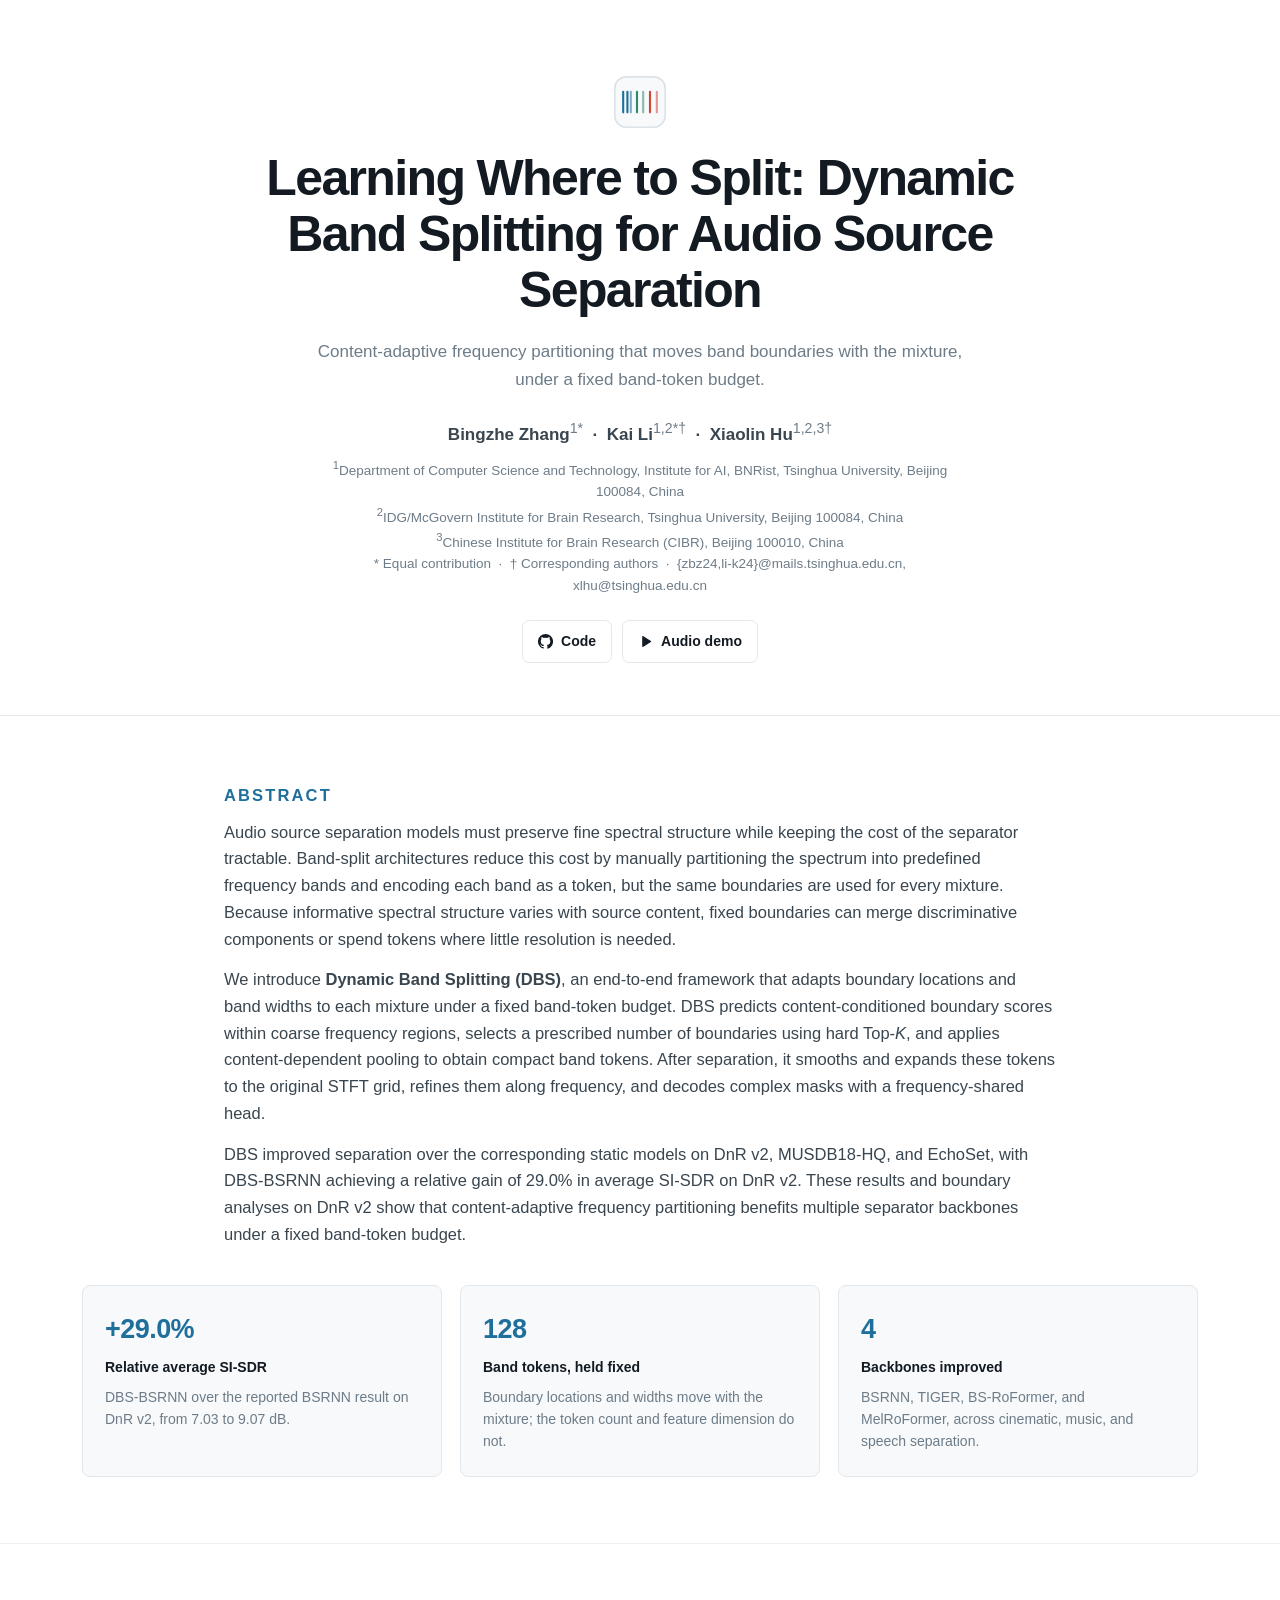
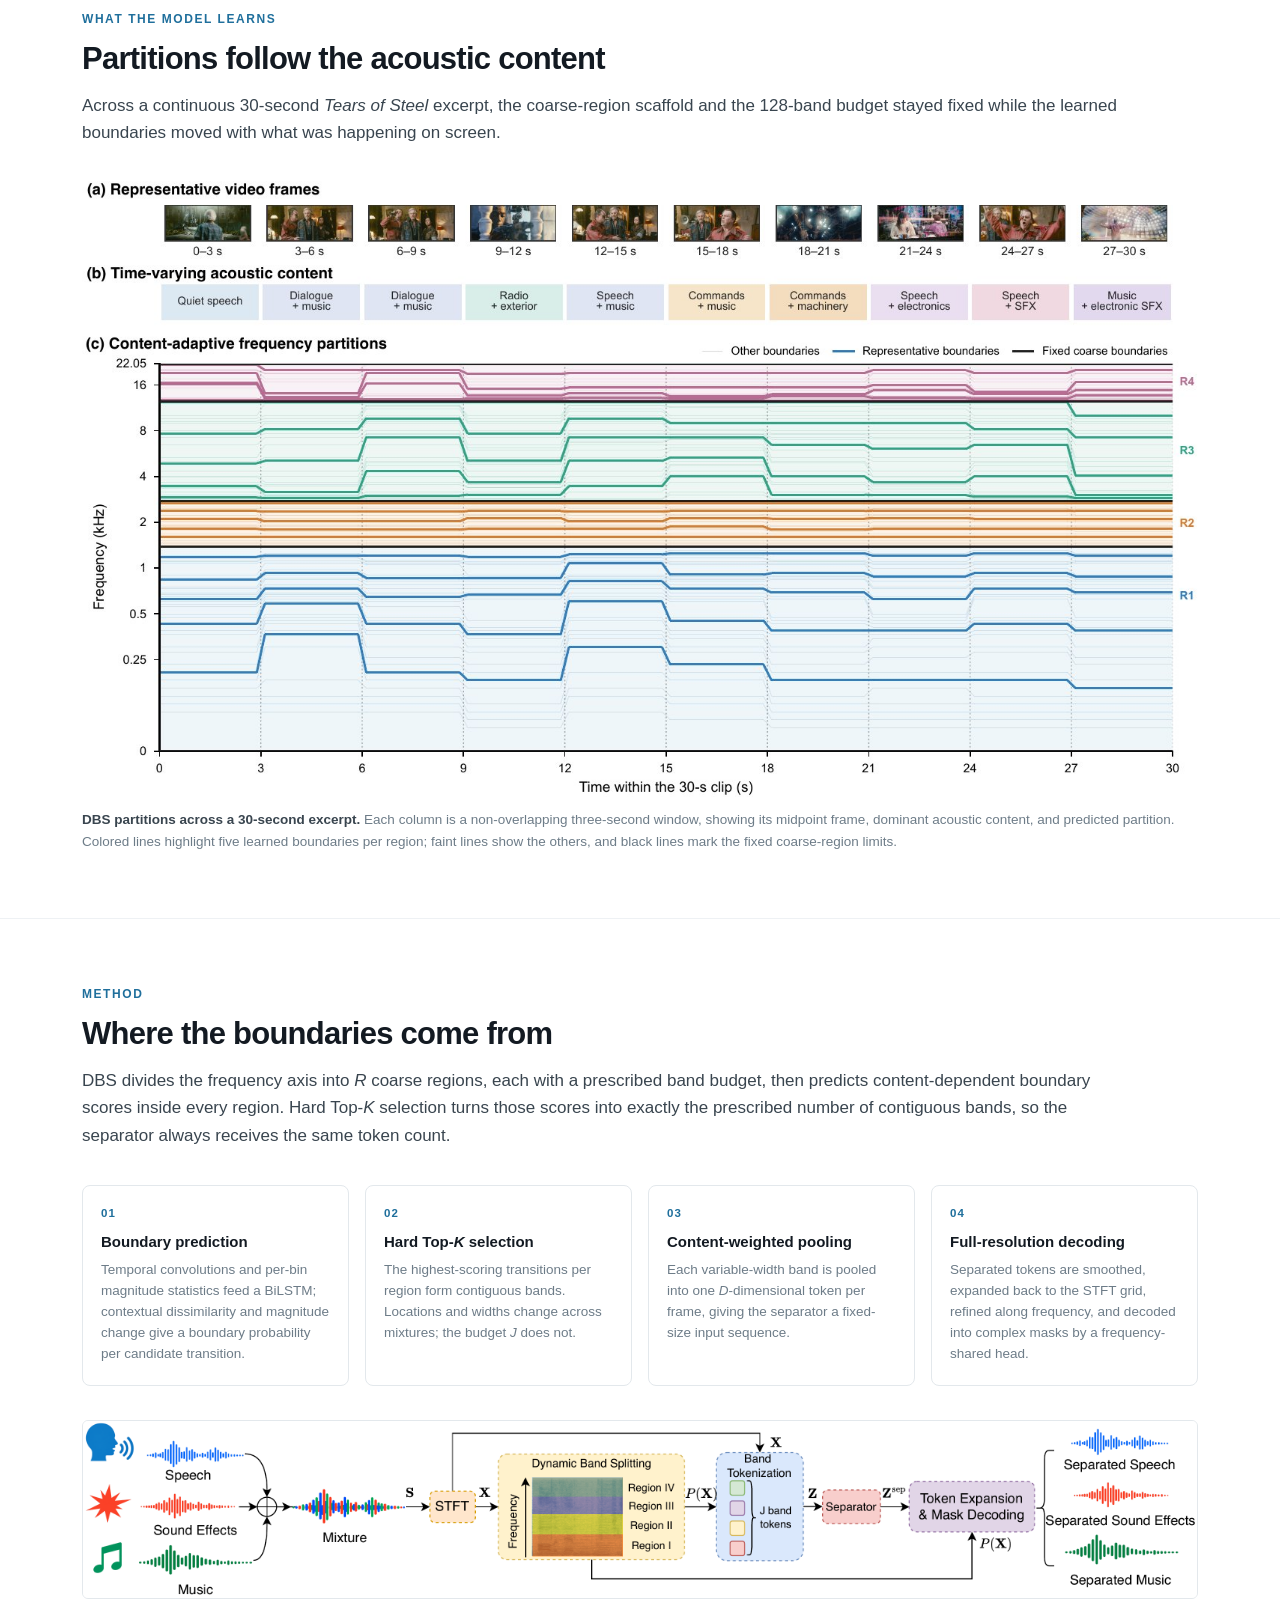
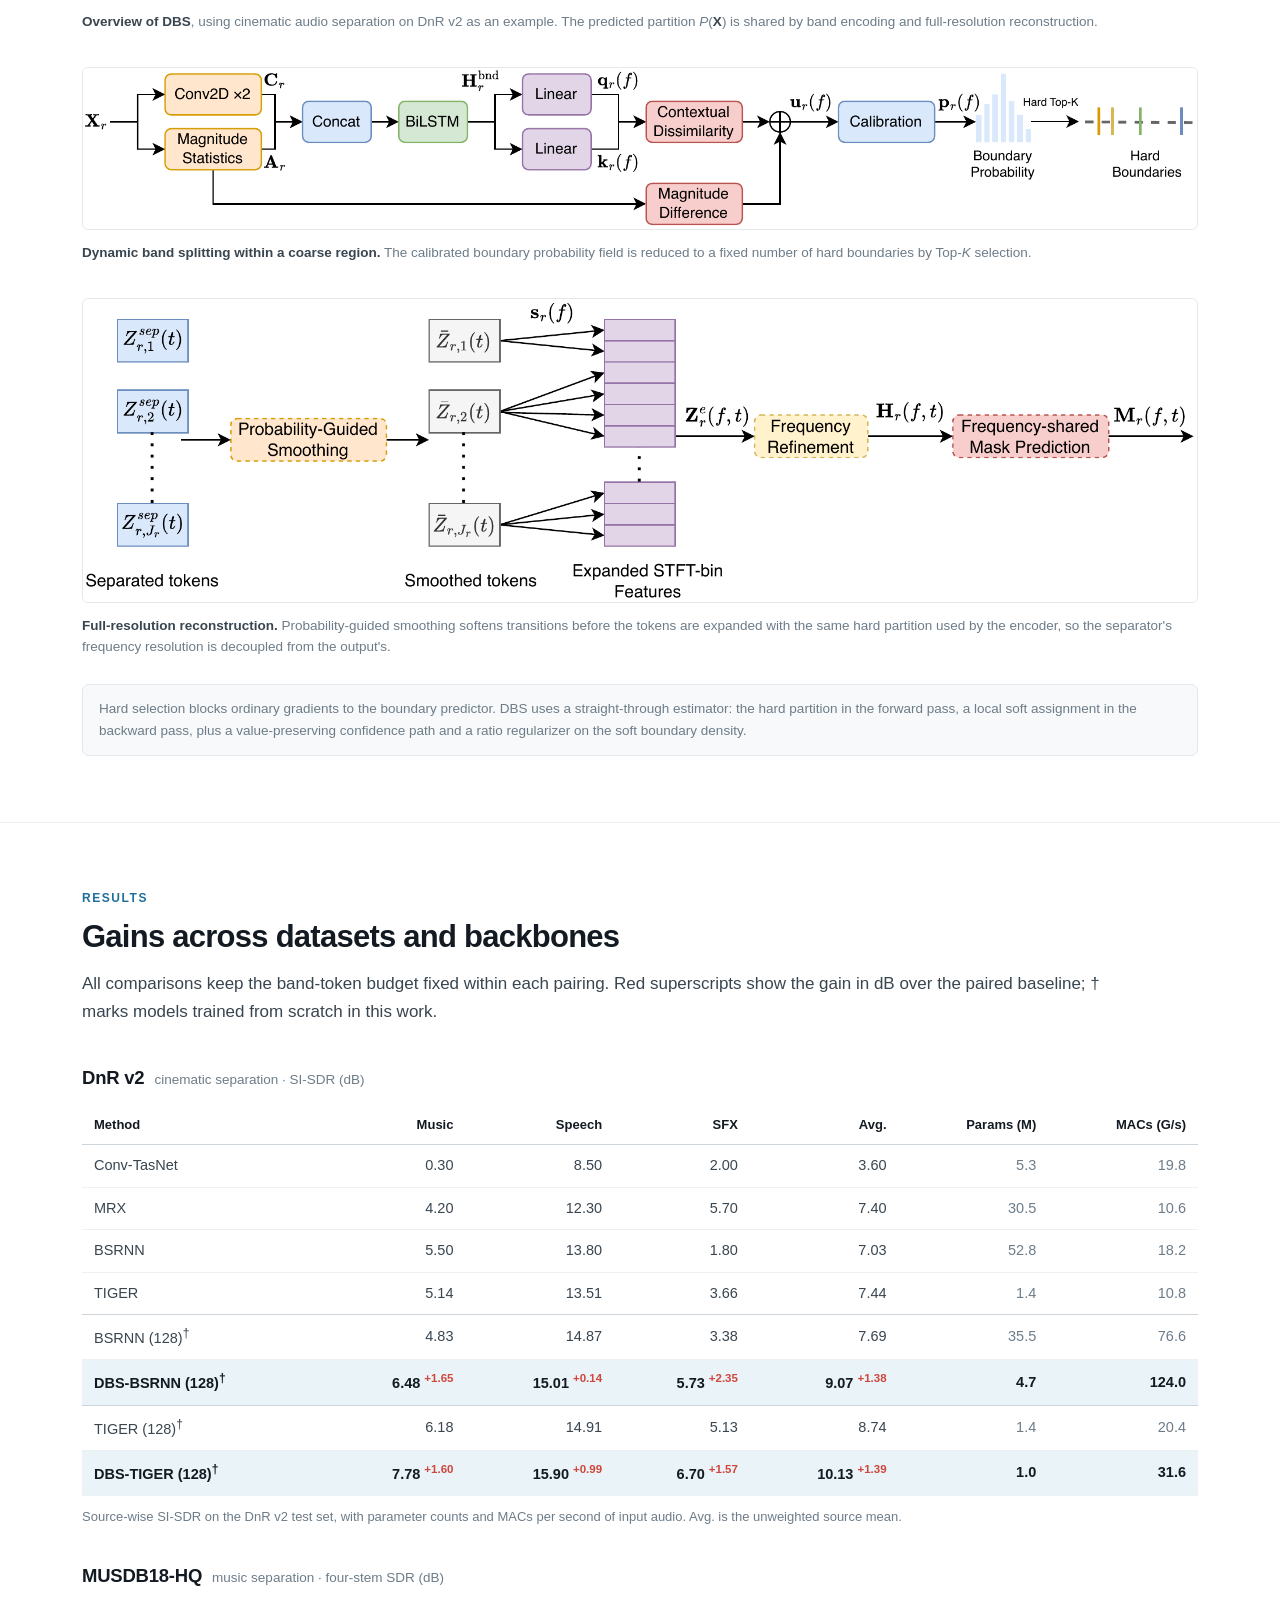
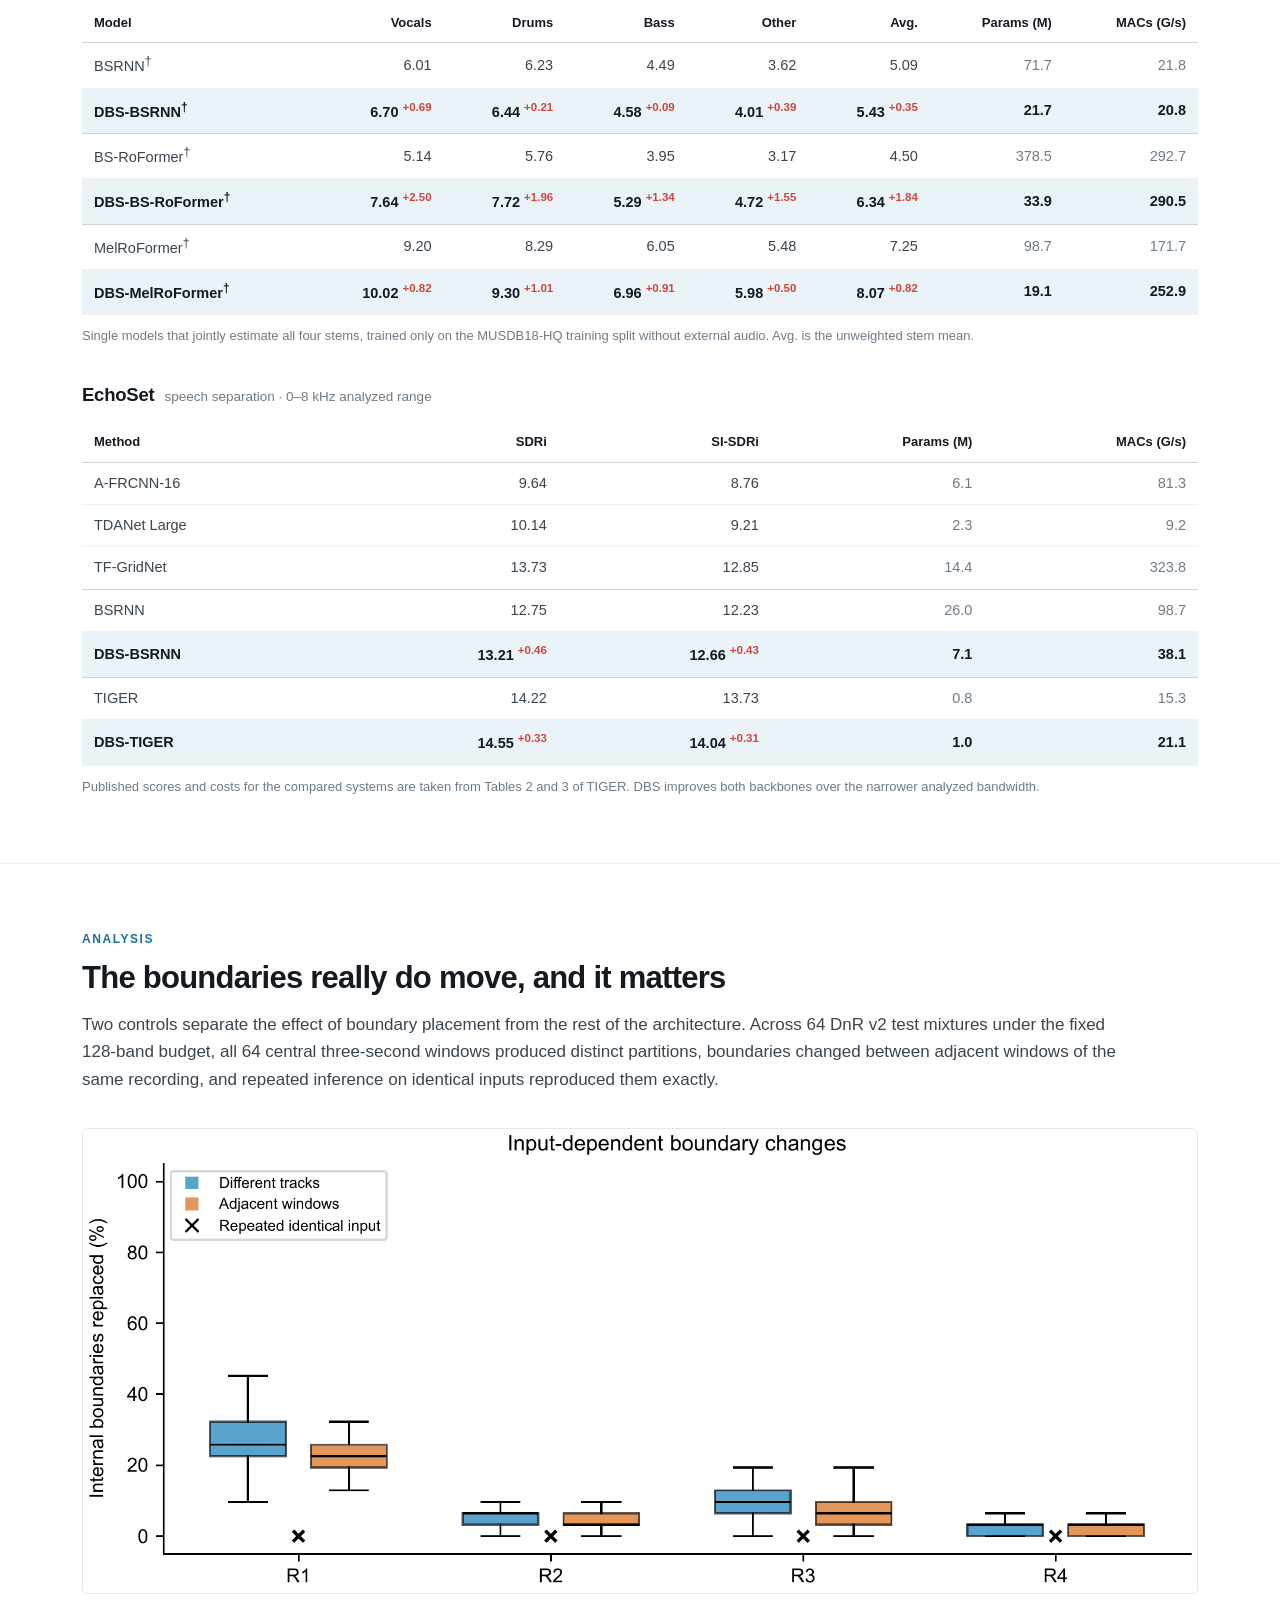
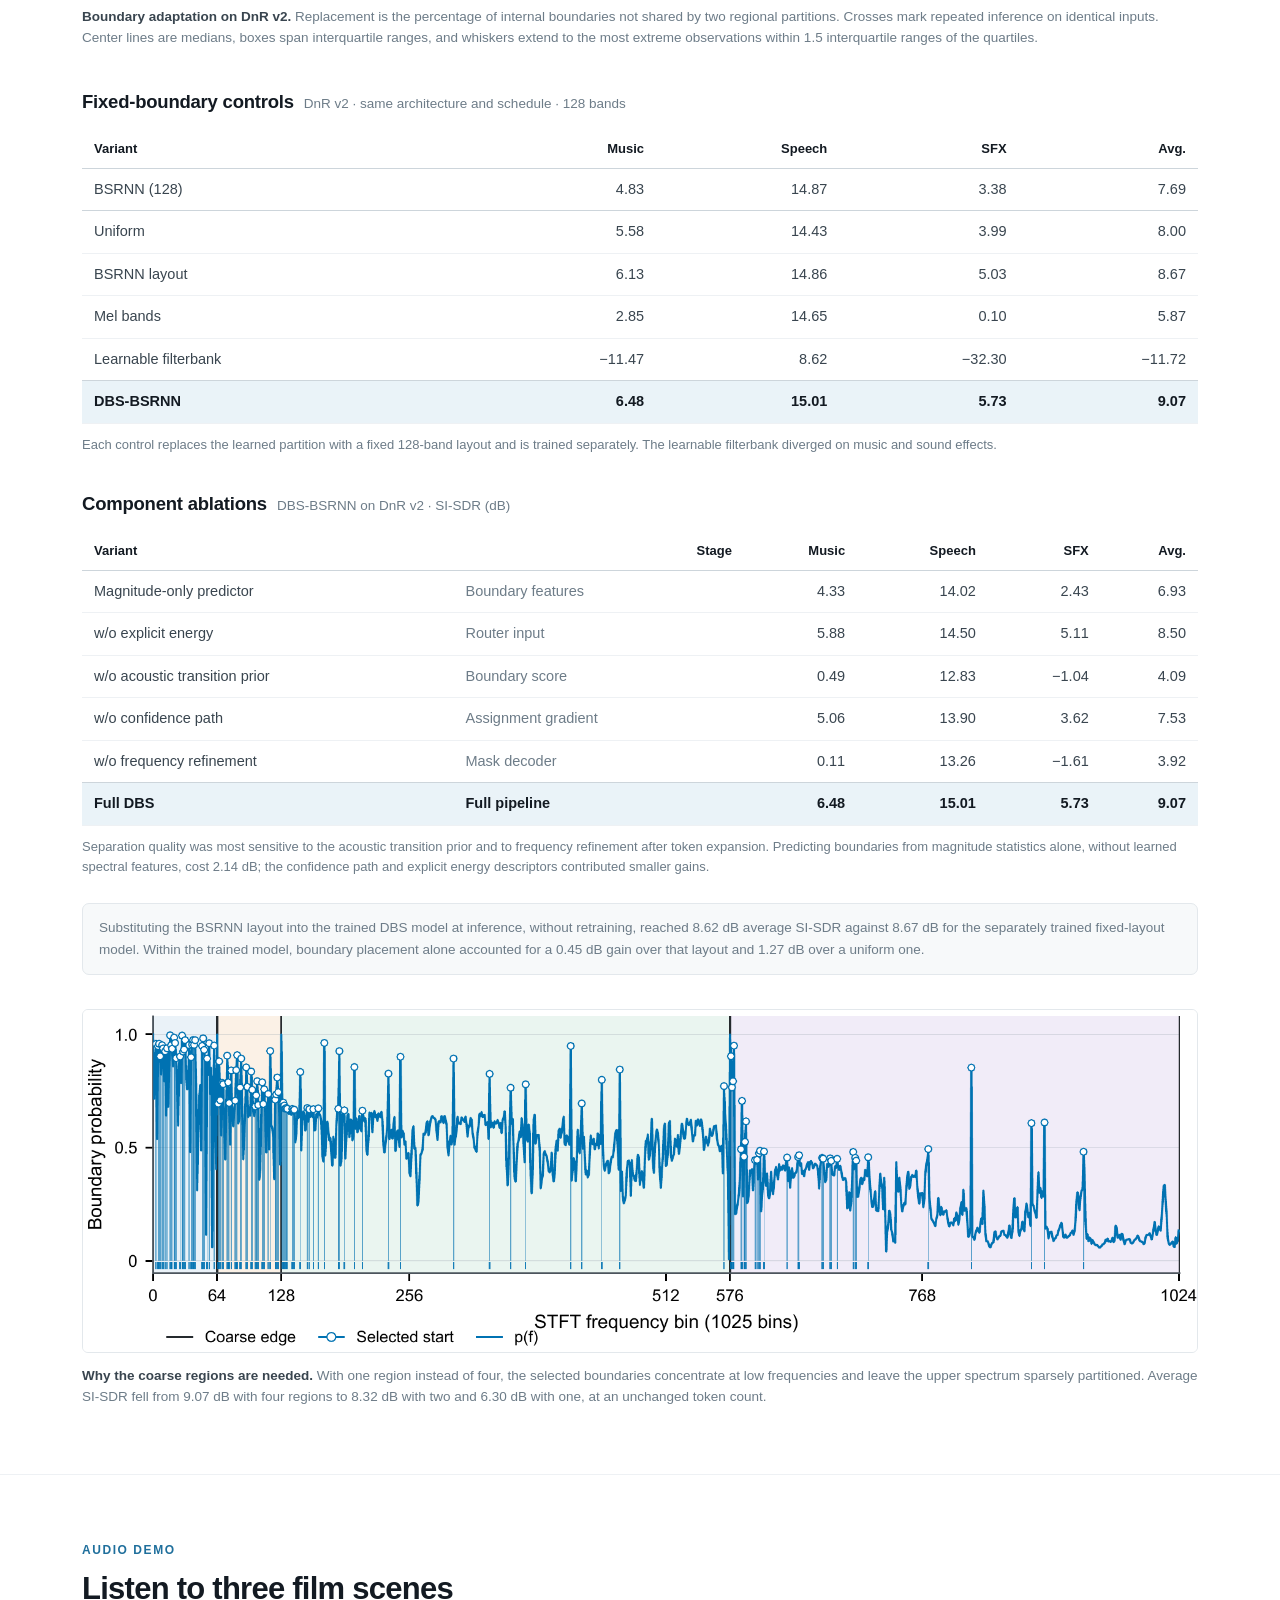
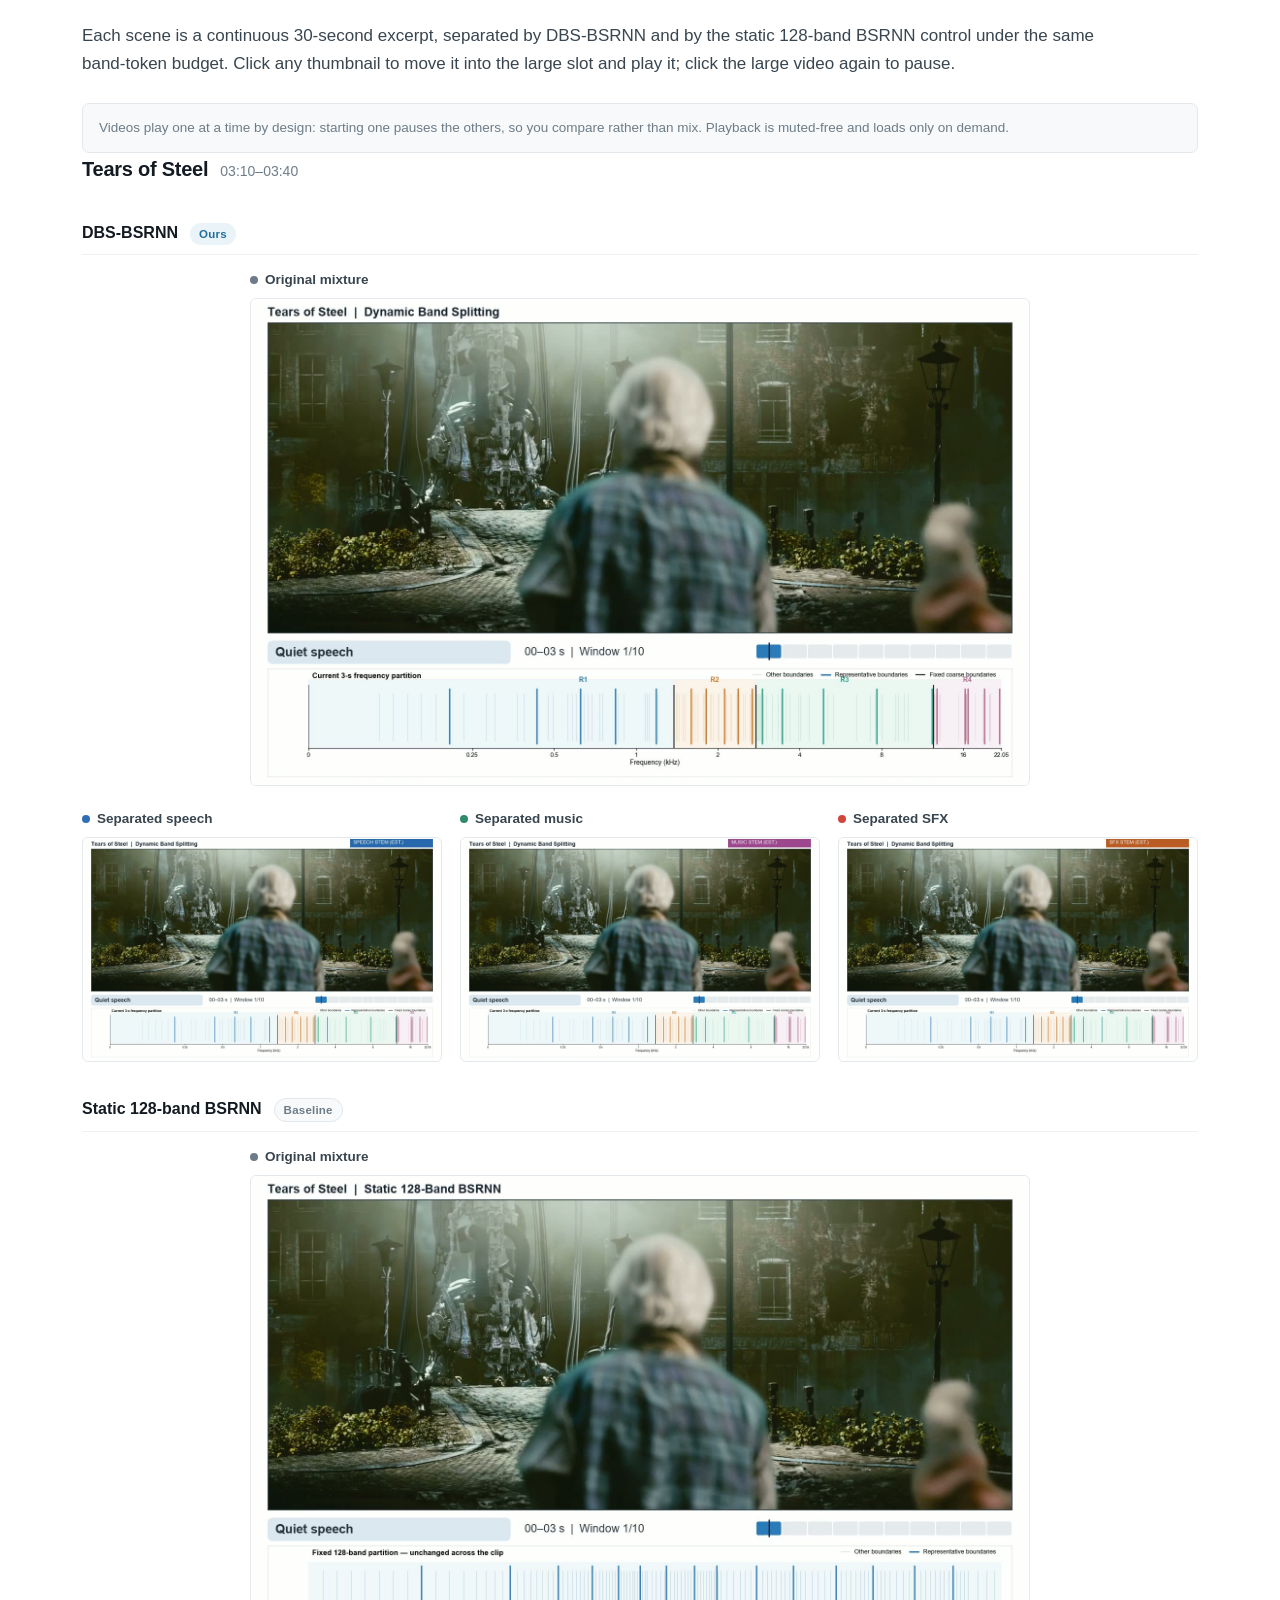
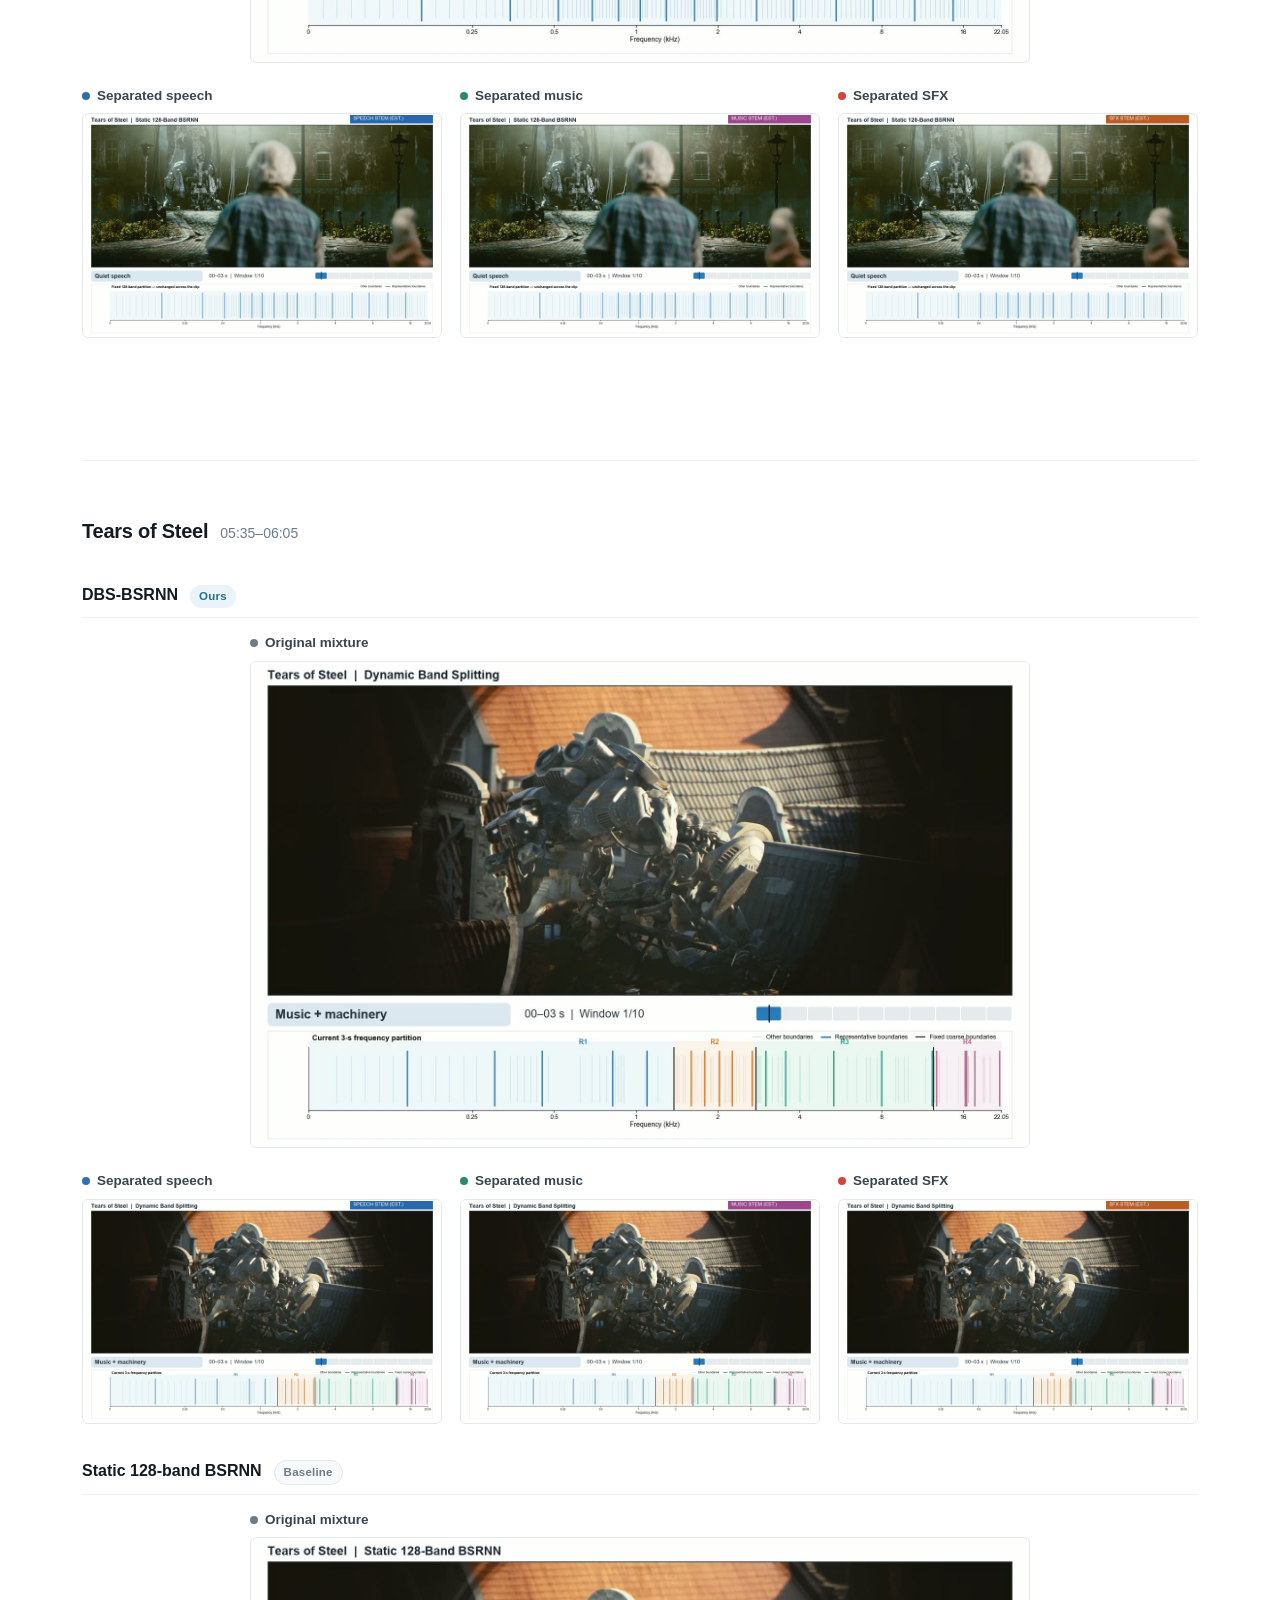
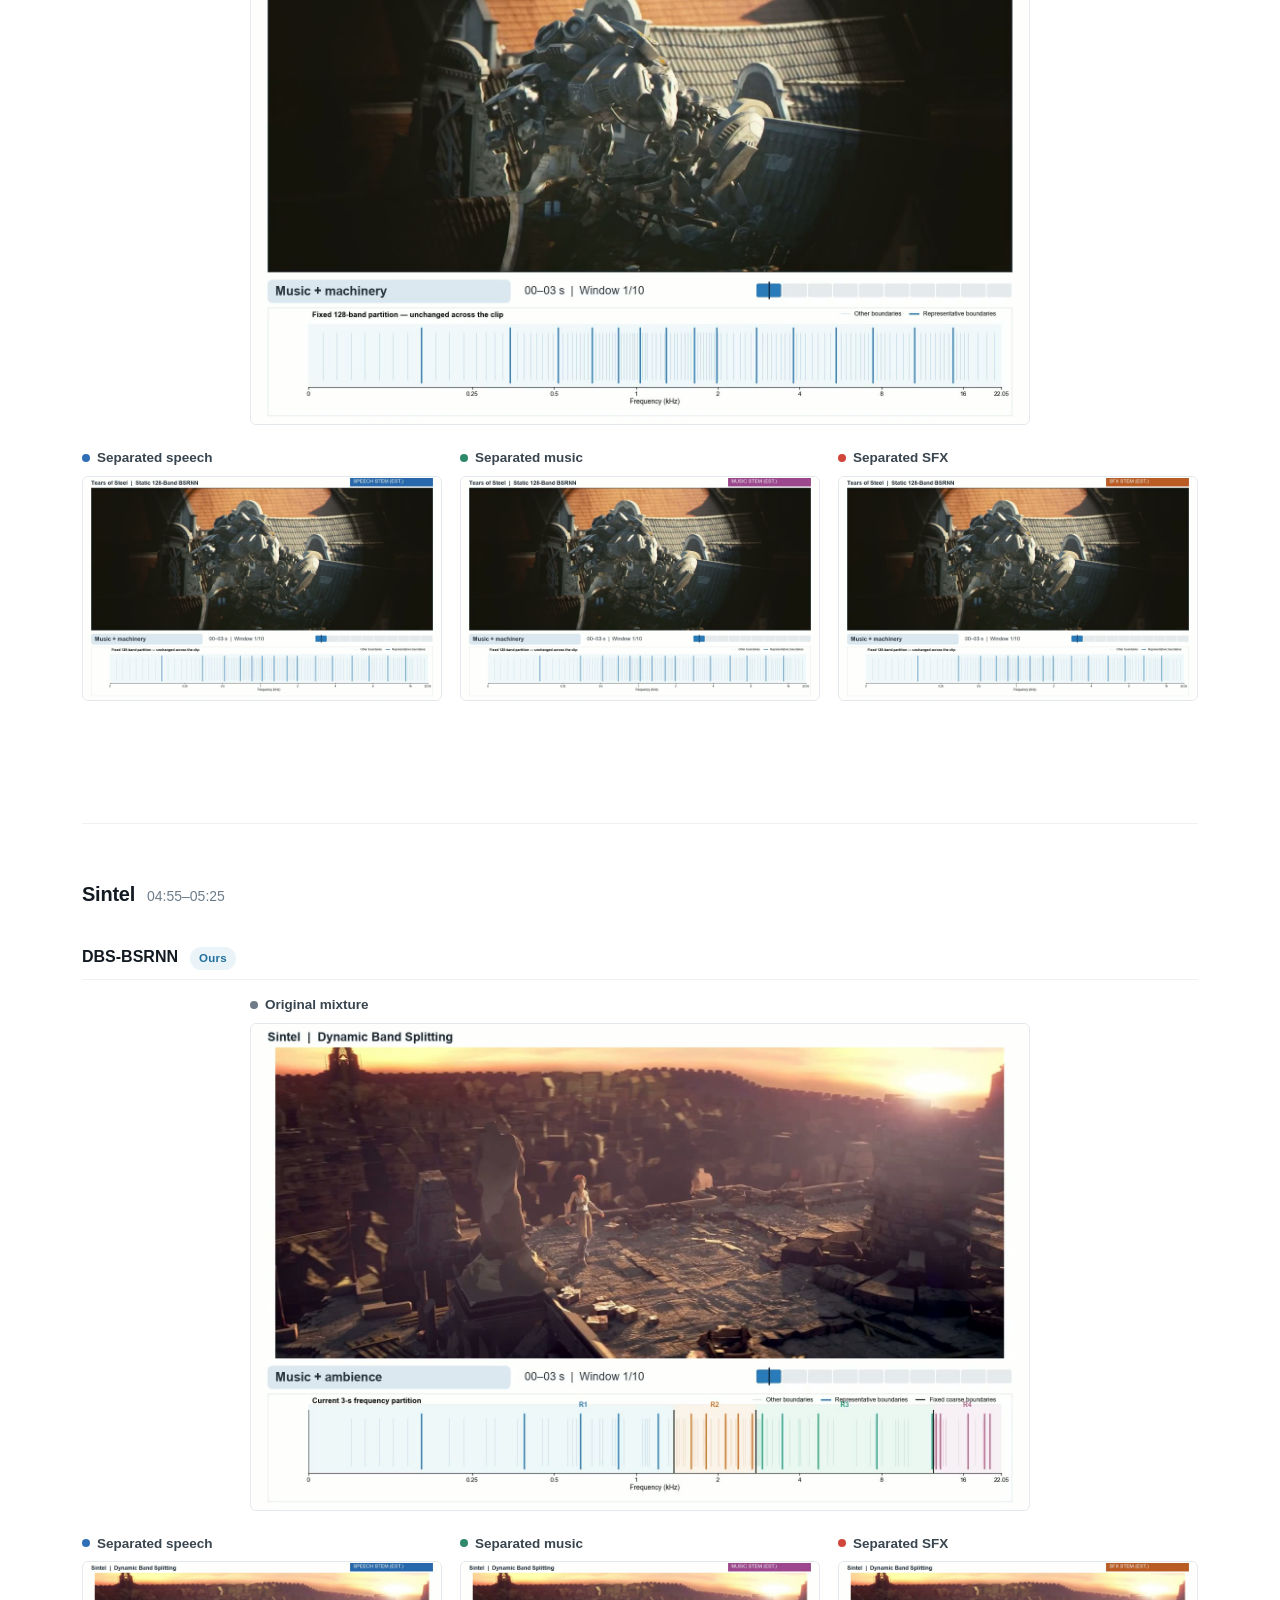
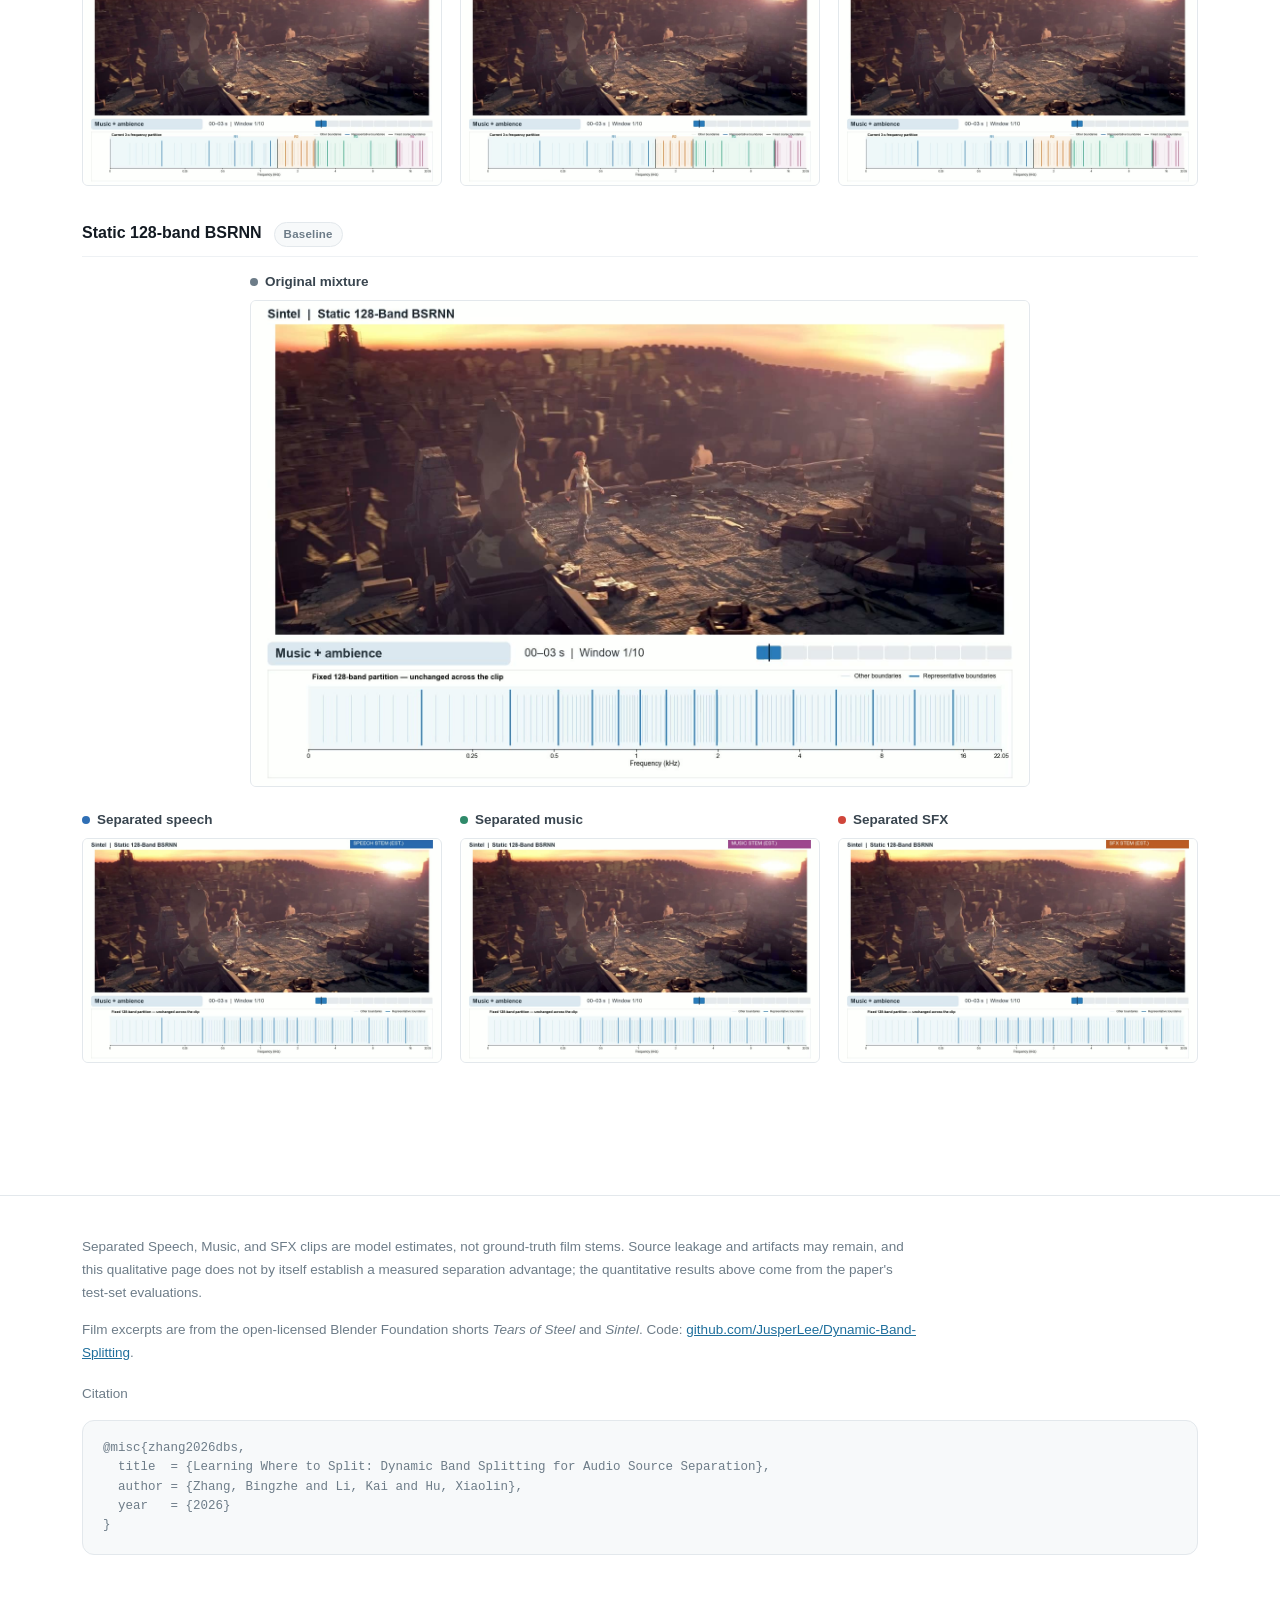
==== project_page/index.html @ 30cd088b "Initial public release" ====
<!doctype html>
<html lang="en">
<head>
<meta charset="utf-8">
<meta name="viewport" content="width=device-width, initial-scale=1">
<meta name="color-scheme" content="light">
<title>Dynamic Band Splitting</title>
<meta name="description" content="Learning Where to Split: Dynamic Band Splitting for Audio Source Separation — audio demo page.">
<style>
:root{
  --ink:#131a22; --body:#39454f; --muted:#6d7c88; --line:#e3e8ec; --line-soft:#eef1f4;
  --bg:#fff; --surface:#f7f9fa; --accent:#1f6f9c; --accent-soft:#eaf3f8;
  --speech:#2f6fb5; --sfx:#d0463b; --music:#2f8a6a;
  --maxw:1180px;
}
*{box-sizing:border-box}
html{scroll-behavior:smooth}
body{margin:0;background:var(--bg);color:var(--body);
  font:16px/1.62 -apple-system,BlinkMacSystemFont,"Segoe UI","Helvetica Neue",Arial,sans-serif;
  -webkit-font-smoothing:antialiased}
img{display:block;max-width:100%;height:auto}
a{color:var(--accent)}
.wrap{max-width:var(--maxw);margin:0 auto;padding:0 32px}

/* ---------- header ---------- */
.hero{padding:76px 0 52px;text-align:center;border-bottom:1px solid var(--line)}
.logo{display:block;width:52px;height:52px;margin:0 auto 22px}
.links{margin-top:24px;display:flex;justify-content:center;gap:10px;flex-wrap:wrap}
.btn{display:inline-flex;align-items:center;gap:8px;padding:9px 15px;background:#fff;
  border:1px solid var(--line);border-radius:7px;font-size:14px;font-weight:560;
  color:var(--ink);text-decoration:none;transition:border-color .15s,color .15s}
.btn:hover{border-color:var(--accent);color:var(--accent)}
.btn svg{width:15px;height:15px;fill:currentColor;flex:none}
.venue{margin:0 0 22px;font-size:12.5px;font-weight:700;letter-spacing:.14em;
  text-transform:uppercase;color:var(--muted)}
h1{margin:0 auto;max-width:15em;font-size:clamp(30px,4.1vw,50px);line-height:1.12;
  font-weight:750;letter-spacing:-.033em;color:var(--ink)}
.hero .sub{margin:20px auto 0;max-width:40em;font-size:17px;color:var(--muted)}
.authors{margin:30px 0 0;font-size:15.5px;color:var(--body)}
.affil{margin:8px 0 0;font-size:13.5px;color:var(--muted);line-height:1.7}
.authors{margin:24px 0 0;font-size:17px;font-weight:600}
.authors sup,.affil sup{font-weight:500;color:var(--muted)}
.affil{margin:8px auto 0;max-width:46em;font-size:13.5px;color:var(--muted);line-height:1.6}
.bibtex{margin:0;padding:18px 20px;overflow-x:auto;background:var(--surface);border:1px solid var(--line);
  border-radius:12px;font-size:12.5px;line-height:1.55}

/* ---------- shared blocks ---------- */
section{padding:66px 0}
section + section{border-top:1px solid var(--line-soft)}
.eyebrow{margin:0 0 10px;font-size:12px;font-weight:700;letter-spacing:.13em;
  text-transform:uppercase;color:var(--accent)}
h2{margin:0 0 14px;font-size:clamp(23px,2.5vw,31px);line-height:1.22;
  font-weight:700;letter-spacing:-.024em;color:var(--ink)}
h3{margin:0 0 12px;font-size:18.5px;font-weight:670;letter-spacing:-.012em;color:var(--ink)}
.lede{margin:0;max-width:62em;font-size:17px}
p{margin:0 0 14px}
p:last-child{margin-bottom:0}
.center{text-align:center}
.center h2, .center .eyebrow{text-align:center}
.center .lede{margin-left:auto;margin-right:auto;text-align:center}

figure{margin:34px 0 0}
figure img{width:100%;border:1px solid var(--line);border-radius:6px;background:#fff}
figure img.bare{border:0;border-radius:0}
figcaption{margin-top:12px;font-size:13.5px;line-height:1.6;color:var(--muted)}
figcaption b{color:var(--body);font-weight:650}

.abstract{max-width:52em;margin:0 auto}
.abstract p{font-size:16.5px}

/* ---------- highlight cards ---------- */
.cards{display:grid;grid-template-columns:repeat(3,minmax(0,1fr));gap:18px;margin-top:38px}
.card{padding:22px 22px 24px;background:var(--surface);border:1px solid var(--line);border-radius:8px}
.card .num{font-size:27px;font-weight:720;letter-spacing:-.02em;color:var(--accent);
  font-variant-numeric:tabular-nums}
.card .lbl{margin-top:4px;font-size:14px;font-weight:650;color:var(--ink)}
.card p{margin:8px 0 0;font-size:14px;line-height:1.56;color:var(--muted)}

/* ---------- method steps ---------- */
.steps{display:grid;grid-template-columns:repeat(4,minmax(0,1fr));gap:16px;margin-top:36px}
.step{padding:18px 18px 20px;border:1px solid var(--line);border-radius:8px}
.step .k{font-size:11.5px;font-weight:700;letter-spacing:.1em;color:var(--accent)}
.step h4{margin:7px 0 6px;font-size:15px;font-weight:660;color:var(--ink)}
.step p{font-size:13.5px;line-height:1.55;color:var(--muted)}

/* ---------- tables ---------- */
.tables{display:grid;gap:34px;margin-top:38px}
.tbl-head{display:flex;flex-wrap:wrap;align-items:baseline;gap:10px;margin-bottom:12px}
.tbl-head h3{margin:0}
.tbl-head span{font-size:13.5px;color:var(--muted)}
.scroller{overflow-x:auto;-webkit-overflow-scrolling:touch}
table{width:100%;min-width:560px;border-collapse:collapse;font-size:14.5px;
  font-variant-numeric:tabular-nums}
caption{caption-side:bottom;margin-top:11px;font-size:13px;line-height:1.55;
  color:var(--muted);text-align:left}
th,td{padding:9px 12px;text-align:right;border-bottom:1px solid var(--line-soft)}
th:first-child,td:first-child{text-align:left;white-space:nowrap}
thead th{border-bottom:1.5px solid #cdd5db;font-size:13px;font-weight:680;color:var(--ink)}
tbody tr.ours{background:var(--accent-soft)}
tbody tr.ours td{font-weight:650;color:var(--ink)}
tbody tr.group-end td{border-bottom:1.5px solid #cdd5db}
.gain{margin-left:4px;font-size:11.5px;font-weight:700;color:var(--sfx);vertical-align:super}
td.dim{color:var(--muted);font-weight:400}

/* ---------- demo ---------- */
.scene{padding-top:54px}
.scene:first-of-type{padding-top:0}
.scene + .scene{margin-top:56px;border-top:1px solid var(--line-soft)}
.scene-head{display:flex;flex-wrap:wrap;align-items:baseline;gap:6px 12px;margin-bottom:24px}
.scene-head h3{margin:0;font-size:20px}
.scene-head .time{font-size:14px;color:var(--muted);font-variant-numeric:tabular-nums}
.model{margin-top:34px}
.model-head{display:flex;flex-wrap:wrap;align-items:baseline;gap:8px 12px;margin-bottom:14px;
  padding-bottom:9px;border-bottom:1px solid var(--line-soft)}
.model-head h4{margin:0;font-size:16px;font-weight:670;color:var(--ink)}
.tag{padding:2px 9px;border-radius:999px;font-size:11.5px;font-weight:700;letter-spacing:.02em}
.tag.ours{background:var(--accent-soft);color:var(--accent)}
.tag.base{background:var(--surface);color:var(--muted);border:1px solid var(--line)}
.stage{display:grid;grid-template-columns:repeat(3,minmax(0,1fr));gap:18px;align-items:start}
.clip{margin:0;min-width:0}
.clip.is-featured{grid-column:1/-1;grid-row:1;width:100%;max-width:780px;margin:0 auto 4px}
.clip:not(.is-featured){grid-row:2}
.clip:not(.is-featured) video{cursor:zoom-in}
.clip:not(.is-featured):hover video{border-color:var(--accent-soft)}
.clip .label{display:flex;align-items:center;gap:7px;margin-bottom:7px;
  font-size:13.5px;font-weight:650;color:var(--body)}
.clip .dot{width:8px;height:8px;border-radius:50%;flex:none;background:var(--muted)}
.clip.speech .dot{background:var(--speech)}
.clip.sfx .dot{background:var(--sfx)}
.clip.music .dot{background:var(--music)}
.clip.is-playing .label{color:var(--accent)}
video{display:block;width:100%;aspect-ratio:8/5;object-fit:contain;
  background:#fff;border:1px solid var(--line);border-radius:6px;cursor:pointer}
.clip.is-playing video{border-color:var(--accent)}
video:focus-visible{outline:3px solid var(--accent);outline-offset:3px}
.hint{margin:26px 0 0;padding:13px 16px;background:var(--surface);
  border:1px solid var(--line);border-radius:7px;font-size:13.5px;color:var(--muted)}

footer{padding:40px 0 56px;border-top:1px solid var(--line);
  font-size:13.5px;line-height:1.7;color:var(--muted)}
footer p{max-width:62em}

@media (max-width:900px){
  .cards,.steps{grid-template-columns:repeat(2,minmax(0,1fr))}
}
@media (max-width:680px){
  .wrap{padding:0 18px}
  .hero{padding:52px 0 36px}
  section{padding:44px 0}
  .cards,.steps,.grid3{grid-template-columns:1fr}
  .scene + .scene{margin-top:40px}
  .stage{grid-template-columns:1fr}
  .clip.is-featured,.clip:not(.is-featured){grid-column:1;grid-row:auto}
}
</style>
</head>
<body>

<header class="hero">
  <div class="wrap">
    <img class="logo" src="figures/logo.svg" alt="DBS logo">
    <h1>Learning Where to Split: Dynamic Band Splitting for Audio Source Separation</h1>
    <p class="sub">Content-adaptive frequency partitioning that moves band boundaries with the mixture, under a fixed band-token budget.</p>
    <p class="authors">Bingzhe Zhang<sup>1*</sup> &nbsp;·&nbsp; Kai Li<sup>1,2*†</sup> &nbsp;·&nbsp; Xiaolin Hu<sup>1,2,3†</sup></p>
    <p class="affil"><sup>1</sup>Department of Computer Science and Technology, Institute for AI, BNRist, Tsinghua University, Beijing 100084, China<br>
      <sup>2</sup>IDG/McGovern Institute for Brain Research, Tsinghua University, Beijing 100084, China<br>
      <sup>3</sup>Chinese Institute for Brain Research (CIBR), Beijing 100010, China<br>
      * Equal contribution &nbsp;·&nbsp; † Corresponding authors &nbsp;·&nbsp; {zbz24,li-k24}@mails.tsinghua.edu.cn, xlhu@tsinghua.edu.cn</p>
    <div class="links">
      <a class="btn" href="https://github.com/JusperLee/Dynamic-Band-Splitting" target="_blank" rel="noopener">
        <svg viewBox="0 0 16 16" aria-hidden="true"><path d="M8 0a8 8 0 0 0-2.53 15.59c.4.07.55-.17.55-.38v-1.34c-2.23.48-2.7-1.07-2.7-1.07-.36-.93-.89-1.18-.89-1.18-.73-.5.05-.49.05-.49.8.06 1.23.83 1.23.83.72 1.23 1.88.88 2.34.67.07-.52.28-.88.51-1.08-1.78-.2-3.64-.89-3.64-3.95 0-.87.31-1.59.82-2.15-.08-.2-.36-1.02.08-2.12 0 0 .67-.21 2.2.82a7.6 7.6 0 0 1 4 0c1.53-1.03 2.2-.82 2.2-.82.44 1.1.16 1.92.08 2.12.51.56.82 1.28.82 2.15 0 3.07-1.87 3.75-3.65 3.95.29.25.54.73.54 1.48v2.19c0 .21.14.46.55.38A8 8 0 0 0 8 0Z"/></svg>
        Code
      </a>
      <a class="btn" href="#demo">
        <svg viewBox="0 0 16 16" aria-hidden="true"><path d="M4.5 2.7v10.6c0 .43.47.7.84.48l8.4-5.3a.56.56 0 0 0 0-.96l-8.4-5.3a.56.56 0 0 0-.84.48Z"/></svg>
        Audio demo
      </a>
    </div>
  </div>
</header>

<main>
<section id="abstract">
  <div class="wrap">
    <div class="abstract">
      <p class="eyebrow">Abstract</p>
      <p>Audio source separation models must preserve fine spectral structure while keeping the cost of the separator tractable. Band-split architectures reduce this cost by manually partitioning the spectrum into predefined frequency bands and encoding each band as a token, but the same boundaries are used for every mixture. Because informative spectral structure varies with source content, fixed boundaries can merge discriminative components or spend tokens where little resolution is needed.</p>
      <p>We introduce <b>Dynamic Band Splitting (DBS)</b>, an end-to-end framework that adapts boundary locations and band widths to each mixture under a fixed band-token budget. DBS predicts content-conditioned boundary scores within coarse frequency regions, selects a prescribed number of boundaries using hard Top-<i>K</i>, and applies content-dependent pooling to obtain compact band tokens. After separation, it smooths and expands these tokens to the original STFT grid, refines them along frequency, and decodes complex masks with a frequency-shared head.</p>
      <p>DBS improved separation over the corresponding static models on DnR v2, MUSDB18-HQ, and EchoSet, with DBS-BSRNN achieving a relative gain of 29.0% in average SI-SDR on DnR v2. These results and boundary analyses on DnR v2 show that content-adaptive frequency partitioning benefits multiple separator backbones under a fixed band-token budget.</p>
    </div>

    <div class="cards">
      <div class="card">
        <div class="num">+29.0%</div>
        <div class="lbl">Relative average SI-SDR</div>
        <p>DBS-BSRNN over the reported BSRNN result on DnR v2, from 7.03 to 9.07 dB.</p>
      </div>
      <div class="card">
        <div class="num">128</div>
        <div class="lbl">Band tokens, held fixed</div>
        <p>Boundary locations and widths move with the mixture; the token count and feature dimension do not.</p>
      </div>
      <div class="card">
        <div class="num">4</div>
        <div class="lbl">Backbones improved</div>
        <p>BSRNN, TIGER, BS-RoFormer, and MelRoFormer, across cinematic, music, and speech separation.</p>
      </div>
    </div>
  </div>
</section>

<section id="teaser">
  <div class="wrap">
    <p class="eyebrow">What the model learns</p>
    <h2>Partitions follow the acoustic content</h2>
    <p class="lede">Across a continuous 30-second <i>Tears of Steel</i> excerpt, the coarse-region scaffold and the 128-band budget stayed fixed while the learned boundaries moved with what was happening on screen.</p>
    <figure>
      <img src="figures/teaser.jpg" alt="Three-panel figure: representative video frames, time-varying acoustic content labels, and content-adaptive frequency partitions across a 30-second clip" class="bare">
      <figcaption><b>DBS partitions across a 30-second excerpt.</b> Each column is a non-overlapping three-second window, showing its midpoint frame, dominant acoustic content, and predicted partition. Colored lines highlight five learned boundaries per region; faint lines show the others, and black lines mark the fixed coarse-region limits.</figcaption>
    </figure>
  </div>
</section>

<section id="method">
  <div class="wrap">
    <p class="eyebrow">Method</p>
    <h2>Where the boundaries come from</h2>
    <p class="lede">DBS divides the frequency axis into <i>R</i> coarse regions, each with a prescribed band budget, then predicts content-dependent boundary scores inside every region. Hard Top-<i>K</i> selection turns those scores into exactly the prescribed number of contiguous bands, so the separator always receives the same token count.</p>

    <div class="steps">
      <div class="step">
        <div class="k">01</div>
        <h4>Boundary prediction</h4>
        <p>Temporal convolutions and per-bin magnitude statistics feed a BiLSTM; contextual dissimilarity and magnitude change give a boundary probability per candidate transition.</p>
      </div>
      <div class="step">
        <div class="k">02</div>
        <h4>Hard Top-<i>K</i> selection</h4>
        <p>The highest-scoring transitions per region form contiguous bands. Locations and widths change across mixtures; the budget <i>J</i> does not.</p>
      </div>
      <div class="step">
        <div class="k">03</div>
        <h4>Content-weighted pooling</h4>
        <p>Each variable-width band is pooled into one <i>D</i>-dimensional token per frame, giving the separator a fixed-size input sequence.</p>
      </div>
      <div class="step">
        <div class="k">04</div>
        <h4>Full-resolution decoding</h4>
        <p>Separated tokens are smoothed, expanded back to the STFT grid, refined along frequency, and decoded into complex masks by a frequency-shared head.</p>
      </div>
    </div>

    <figure>
      <img src="figures/overall.png" alt="DBS pipeline: mixture, STFT, dynamic band splitting into four regions, band tokenization, separator, token expansion and mask decoding, separated sources">
      <figcaption><b>Overview of DBS</b>, using cinematic audio separation on DnR v2 as an example. The predicted partition <i>P</i>(<b>X</b>) is shared by band encoding and full-resolution reconstruction.</figcaption>
    </figure>

    <figure>
      <img src="figures/bound_predict.png" alt="Boundary predictor: Conv2D and magnitude statistics into BiLSTM, contextual dissimilarity plus magnitude difference, calibration, boundary probability, hard Top-K">
      <figcaption><b>Dynamic band splitting within a coarse region.</b> The calibrated boundary probability field is reduced to a fixed number of hard boundaries by Top-<i>K</i> selection.</figcaption>
    </figure>

    <figure>
      <img src="figures/prob-guide.png" alt="Reconstruction path: separated tokens, probability-guided smoothing, token expansion to STFT bins, frequency refinement, frequency-shared mask prediction">
      <figcaption><b>Full-resolution reconstruction.</b> Probability-guided smoothing softens transitions before the tokens are expanded with the same hard partition used by the encoder, so the separator's frequency resolution is decoupled from the output's.</figcaption>
    </figure>

    <p class="hint">Hard selection blocks ordinary gradients to the boundary predictor. DBS uses a straight-through estimator: the hard partition in the forward pass, a local soft assignment in the backward pass, plus a value-preserving confidence path and a ratio regularizer on the soft boundary density.</p>
  </div>
</section>
<section id="results">
  <div class="wrap">
    <p class="eyebrow">Results</p>
    <h2>Gains across datasets and backbones</h2>
    <p class="lede">All comparisons keep the band-token budget fixed within each pairing. Red superscripts show the gain in dB over the paired baseline; <span style="white-space:nowrap">&dagger;</span> marks models trained from scratch in this work.</p>

    <div class="tables">
      <div>
        <div class="tbl-head"><h3>DnR v2</h3><span>cinematic separation · SI-SDR (dB)</span></div>
        <div class="scroller">
          <table>
            <caption>Source-wise SI-SDR on the DnR v2 test set, with parameter counts and MACs per second of input audio. Avg. is the unweighted source mean.</caption>
            <thead><tr><th>Method</th><th>Music</th><th>Speech</th><th>SFX</th><th>Avg.</th><th>Params (M)</th><th>MACs (G/s)</th></tr></thead>
            <tbody>
              <tr><td>Conv-TasNet</td><td>0.30</td><td>8.50</td><td>2.00</td><td>3.60</td><td class="dim">5.3</td><td class="dim">19.8</td></tr>
              <tr><td>MRX</td><td>4.20</td><td>12.30</td><td>5.70</td><td>7.40</td><td class="dim">30.5</td><td class="dim">10.6</td></tr>
              <tr><td>BSRNN</td><td>5.50</td><td>13.80</td><td>1.80</td><td>7.03</td><td class="dim">52.8</td><td class="dim">18.2</td></tr>
              <tr class="group-end"><td>TIGER</td><td>5.14</td><td>13.51</td><td>3.66</td><td>7.44</td><td class="dim">1.4</td><td class="dim">10.8</td></tr>
              <tr><td>BSRNN (128)<sup>&dagger;</sup></td><td>4.83</td><td>14.87</td><td>3.38</td><td>7.69</td><td class="dim">35.5</td><td class="dim">76.6</td></tr>
              <tr class="ours group-end"><td>DBS-BSRNN (128)<sup>&dagger;</sup></td><td>6.48<span class="gain">+1.65</span></td><td>15.01<span class="gain">+0.14</span></td><td>5.73<span class="gain">+2.35</span></td><td>9.07<span class="gain">+1.38</span></td><td>4.7</td><td>124.0</td></tr>
              <tr><td>TIGER (128)<sup>&dagger;</sup></td><td>6.18</td><td>14.91</td><td>5.13</td><td>8.74</td><td class="dim">1.4</td><td class="dim">20.4</td></tr>
              <tr class="ours"><td>DBS-TIGER (128)<sup>&dagger;</sup></td><td>7.78<span class="gain">+1.60</span></td><td>15.90<span class="gain">+0.99</span></td><td>6.70<span class="gain">+1.57</span></td><td>10.13<span class="gain">+1.39</span></td><td>1.0</td><td>31.6</td></tr>
            </tbody>
          </table>
        </div>
      </div>

      <div>
        <div class="tbl-head"><h3>MUSDB18-HQ</h3><span>music separation · four-stem SDR (dB)</span></div>
        <div class="scroller">
          <table>
            <caption>Single models that jointly estimate all four stems, trained only on the MUSDB18-HQ training split without external audio. Avg. is the unweighted stem mean.</caption>
            <thead><tr><th>Model</th><th>Vocals</th><th>Drums</th><th>Bass</th><th>Other</th><th>Avg.</th><th>Params (M)</th><th>MACs (G/s)</th></tr></thead>
            <tbody>
              <tr><td>BSRNN<sup>&dagger;</sup></td><td>6.01</td><td>6.23</td><td>4.49</td><td>3.62</td><td>5.09</td><td class="dim">71.7</td><td class="dim">21.8</td></tr>
              <tr class="ours group-end"><td>DBS-BSRNN<sup>&dagger;</sup></td><td>6.70<span class="gain">+0.69</span></td><td>6.44<span class="gain">+0.21</span></td><td>4.58<span class="gain">+0.09</span></td><td>4.01<span class="gain">+0.39</span></td><td>5.43<span class="gain">+0.35</span></td><td>21.7</td><td>20.8</td></tr>
              <tr><td>BS-RoFormer<sup>&dagger;</sup></td><td>5.14</td><td>5.76</td><td>3.95</td><td>3.17</td><td>4.50</td><td class="dim">378.5</td><td class="dim">292.7</td></tr>
              <tr class="ours group-end"><td>DBS-BS-RoFormer<sup>&dagger;</sup></td><td>7.64<span class="gain">+2.50</span></td><td>7.72<span class="gain">+1.96</span></td><td>5.29<span class="gain">+1.34</span></td><td>4.72<span class="gain">+1.55</span></td><td>6.34<span class="gain">+1.84</span></td><td>33.9</td><td>290.5</td></tr>
              <tr><td>MelRoFormer<sup>&dagger;</sup></td><td>9.20</td><td>8.29</td><td>6.05</td><td>5.48</td><td>7.25</td><td class="dim">98.7</td><td class="dim">171.7</td></tr>
              <tr class="ours"><td>DBS-MelRoFormer<sup>&dagger;</sup></td><td>10.02<span class="gain">+0.82</span></td><td>9.30<span class="gain">+1.01</span></td><td>6.96<span class="gain">+0.91</span></td><td>5.98<span class="gain">+0.50</span></td><td>8.07<span class="gain">+0.82</span></td><td>19.1</td><td>252.9</td></tr>
            </tbody>
          </table>
        </div>
      </div>

      <div>
        <div class="tbl-head"><h3>EchoSet</h3><span>speech separation · 0–8 kHz analyzed range</span></div>
        <div class="scroller">
          <table>
            <caption>Published scores and costs for the compared systems are taken from Tables 2 and 3 of TIGER. DBS improves both backbones over the narrower analyzed bandwidth.</caption>
            <thead><tr><th>Method</th><th>SDRi</th><th>SI-SDRi</th><th>Params (M)</th><th>MACs (G/s)</th></tr></thead>
            <tbody>
              <tr><td>A-FRCNN-16</td><td>9.64</td><td>8.76</td><td class="dim">6.1</td><td class="dim">81.3</td></tr>
              <tr><td>TDANet Large</td><td>10.14</td><td>9.21</td><td class="dim">2.3</td><td class="dim">9.2</td></tr>
              <tr class="group-end"><td>TF-GridNet</td><td>13.73</td><td>12.85</td><td class="dim">14.4</td><td class="dim">323.8</td></tr>
              <tr><td>BSRNN</td><td>12.75</td><td>12.23</td><td class="dim">26.0</td><td class="dim">98.7</td></tr>
              <tr class="ours group-end"><td>DBS-BSRNN</td><td>13.21<span class="gain">+0.46</span></td><td>12.66<span class="gain">+0.43</span></td><td>7.1</td><td>38.1</td></tr>
              <tr><td>TIGER</td><td>14.22</td><td>13.73</td><td class="dim">0.8</td><td class="dim">15.3</td></tr>
              <tr class="ours"><td>DBS-TIGER</td><td>14.55<span class="gain">+0.33</span></td><td>14.04<span class="gain">+0.31</span></td><td>1.0</td><td>21.1</td></tr>
            </tbody>
          </table>
        </div>
      </div>
    </div>
  </div>
</section>

<section id="analysis">
  <div class="wrap">
    <p class="eyebrow">Analysis</p>
    <h2>The boundaries really do move, and it matters</h2>
    <p class="lede">Two controls separate the effect of boundary placement from the rest of the architecture. Across 64 DnR v2 test mixtures under the fixed 128-band budget, all 64 central three-second windows produced distinct partitions, boundaries changed between adjacent windows of the same recording, and repeated inference on identical inputs reproduced them exactly.</p>

    <figure>
      <img src="figures/dynamics_and_budget.png" alt="Box plots of boundary replacement percentage across mixtures and within recordings under a fixed 128-band budget">
      <figcaption><b>Boundary adaptation on DnR v2.</b> Replacement is the percentage of internal boundaries not shared by two regional partitions. Crosses mark repeated inference on identical inputs. Center lines are medians, boxes span interquartile ranges, and whiskers extend to the most extreme observations within 1.5 interquartile ranges of the quartiles.</figcaption>
    </figure>

    <div class="tables">
      <div>
        <div class="tbl-head"><h3>Fixed-boundary controls</h3><span>DnR v2 · same architecture and schedule · 128 bands</span></div>
        <div class="scroller">
          <table>
            <caption>Each control replaces the learned partition with a fixed 128-band layout and is trained separately. The learnable filterbank diverged on music and sound effects.</caption>
            <thead><tr><th>Variant</th><th>Music</th><th>Speech</th><th>SFX</th><th>Avg.</th></tr></thead>
            <tbody>
              <tr class="group-end"><td>BSRNN (128)</td><td>4.83</td><td>14.87</td><td>3.38</td><td>7.69</td></tr>
              <tr><td>Uniform</td><td>5.58</td><td>14.43</td><td>3.99</td><td>8.00</td></tr>
              <tr><td>BSRNN layout</td><td>6.13</td><td>14.86</td><td>5.03</td><td>8.67</td></tr>
              <tr><td>Mel bands</td><td>2.85</td><td>14.65</td><td>0.10</td><td>5.87</td></tr>
              <tr class="group-end"><td>Learnable filterbank</td><td>&minus;11.47</td><td>8.62</td><td>&minus;32.30</td><td>&minus;11.72</td></tr>
              <tr class="ours"><td>DBS-BSRNN</td><td>6.48</td><td>15.01</td><td>5.73</td><td>9.07</td></tr>
            </tbody>
          </table>
        </div>
      </div>

      <div>
        <div class="tbl-head"><h3>Component ablations</h3><span>DBS-BSRNN on DnR v2 · SI-SDR (dB)</span></div>
        <div class="scroller">
          <table>
            <caption>Separation quality was most sensitive to the acoustic transition prior and to frequency refinement after token expansion. Predicting boundaries from magnitude statistics alone, without learned spectral features, cost 2.14 dB; the confidence path and explicit energy descriptors contributed smaller gains.</caption>
            <thead><tr><th>Variant</th><th>Stage</th><th>Music</th><th>Speech</th><th>SFX</th><th>Avg.</th></tr></thead>
            <tbody>
              <tr><td>Magnitude-only predictor</td><td class="dim" style="text-align:left">Boundary features</td><td>4.33</td><td>14.02</td><td>2.43</td><td>6.93</td></tr>
              <tr><td>w/o explicit energy</td><td class="dim" style="text-align:left">Router input</td><td>5.88</td><td>14.50</td><td>5.11</td><td>8.50</td></tr>
              <tr><td>w/o acoustic transition prior</td><td class="dim" style="text-align:left">Boundary score</td><td>0.49</td><td>12.83</td><td>&minus;1.04</td><td>4.09</td></tr>
              <tr><td>w/o confidence path</td><td class="dim" style="text-align:left">Assignment gradient</td><td>5.06</td><td>13.90</td><td>3.62</td><td>7.53</td></tr>
              <tr class="group-end"><td>w/o frequency refinement</td><td class="dim" style="text-align:left">Mask decoder</td><td>0.11</td><td>13.26</td><td>&minus;1.61</td><td>3.92</td></tr>
              <tr class="ours"><td>Full DBS</td><td style="text-align:left">Full pipeline</td><td>6.48</td><td>15.01</td><td>5.73</td><td>9.07</td></tr>
            </tbody>
          </table>
        </div>
      </div>
    </div>

    <p class="hint">Substituting the BSRNN layout into the trained DBS model at inference, without retraining, reached 8.62 dB average SI-SDR against 8.67 dB for the separately trained fixed-layout model. Within the trained model, boundary placement alone accounted for a 0.45 dB gain over that layout and 1.27 dB over a uniform one.</p>

    <figure>
      <img src="figures/region1_boundaries.png" alt="Boundary probabilities and selected boundaries for the single-region variant, concentrated at low frequencies">
      <figcaption><b>Why the coarse regions are needed.</b> With one region instead of four, the selected boundaries concentrate at low frequencies and leave the upper spectrum sparsely partitioned. Average SI-SDR fell from 9.07 dB with four regions to 8.32 dB with two and 6.30 dB with one, at an unchanged token count.</figcaption>
    </figure>
  </div>
</section>
<section id="demo">
  <div class="wrap">
    <p class="eyebrow">Audio demo</p>
    <h2>Listen to three film scenes</h2>
    <p class="lede">Each scene is a continuous 30-second excerpt, separated by DBS-BSRNN and by the static 128-band BSRNN control under the same band-token budget. Click any thumbnail to move it into the large slot and play it; click the large video again to pause.</p>
    <p class="hint">Videos play one at a time by design: starting one pauses the others, so you compare rather than mix. Playback is muted-free and loads only on demand.</p>
    <div id="scenes"></div>
  </div>
</section>
</main>

<footer>
  <div class="wrap">
    <p>Separated Speech, Music, and SFX clips are model estimates, not ground-truth film stems. Source leakage and artifacts may remain, and this qualitative page does not by itself establish a measured separation advantage; the quantitative results above come from the paper's test-set evaluations.</p>
    <p style="margin-top:12px">Film excerpts are from the open-licensed Blender Foundation shorts <i>Tears of Steel</i> and <i>Sintel</i>. Code: <a href="https://github.com/JusperLee/Dynamic-Band-Splitting">github.com/JusperLee/Dynamic-Band-Splitting</a>.</p>
    <p style="margin-top:18px">Citation</p>
    <pre class="bibtex">@misc{zhang2026dbs,
  title  = {Learning Where to Split: Dynamic Band Splitting for Audio Source Separation},
  author = {Zhang, Bingzhe and Li, Kai and Hu, Xiaolin},
  year   = {2026}
}</pre>
  </div>
</footer>

<script>
const MEDIA_DIR = "media";
const scenes = [
  { prefix: "steel_0310", film: "Tears of Steel", time: "03:10–03:40" },
  { prefix: "steel_0535", film: "Tears of Steel", time: "05:35–06:05" },
  { prefix: "sintel_0455", film: "Sintel", time: "04:55–05:25" }
];
const models = [
  { key: "dynamic", title: "DBS-BSRNN", tag: "Ours", tagClass: "ours" },
  { key: "static", title: "Static 128-band BSRNN", tag: "Baseline", tagClass: "base" }
];
const tracks = [
  { key: "mix", label: "Original mixture" },
  { key: "speech", label: "Separated speech" },
  { key: "music", label: "Separated music" },
  { key: "sfx", label: "Separated SFX" }
];

const players = [];

function makeClip(prefix, model, track) {
  const base = `${prefix}_${model}_${track.key}`;
  const clip = document.createElement("figure");
  clip.className = `clip ${track.key}`;

  const label = document.createElement("div");
  label.className = "label";
  const dot = document.createElement("span");
  dot.className = "dot";
  label.append(dot, document.createTextNode(track.label));

  const video = document.createElement("video");
  video.preload = "none";
  video.playsInline = true;
  video.poster = `${MEDIA_DIR}/${base}.jpg`;
  video.tabIndex = 0;
  video.setAttribute("aria-label", `${track.label}; click or press Enter to enlarge and play`);
  const source = document.createElement("source");
  source.src = `${MEDIA_DIR}/${base}.mp4`;
  source.type = "video/mp4";
  video.appendChild(source);

  function feature() {
    const stage = clip.parentElement;
    if (!stage || clip.classList.contains("is-featured")) return false;
    for (const sibling of stage.children) sibling.classList.remove("is-featured");
    clip.classList.add("is-featured");
    return true;
  }

  async function toggle() {
    const promoted = feature();
    if (!promoted && !video.paused) { video.pause(); return; }
    for (const other of players) if (other !== video && !other.paused) other.pause();
    if (video.ended || (Number.isFinite(video.duration) && video.currentTime >= video.duration - .05)) video.currentTime = 0;
    try { await video.play(); } catch (_) {}
  }
  video.addEventListener("click", toggle);
  video.addEventListener("keydown", event => {
    if (event.key === "Enter" || event.key === " ") { event.preventDefault(); toggle(); }
  });
  video.addEventListener("play", () => clip.classList.add("is-playing"));
  video.addEventListener("pause", () => clip.classList.remove("is-playing"));
  video.addEventListener("ended", () => clip.classList.remove("is-playing"));

  players.push(video);
  clip.append(label, video);
  return clip;
}

const root = document.getElementById("scenes");
for (const scene of scenes) {
  const section = document.createElement("section");
  section.className = "scene";

  const head = document.createElement("div");
  head.className = "scene-head";
  const title = document.createElement("h3");
  title.textContent = scene.film;
  const time = document.createElement("span");
  time.className = "time";
  time.textContent = scene.time;
  head.append(title, time);
  section.appendChild(head);

  for (const model of models) {
    const block = document.createElement("div");
    block.className = "model";

    const modelHead = document.createElement("div");
    modelHead.className = "model-head";
    const name = document.createElement("h4");
    name.textContent = model.title;
    const tag = document.createElement("span");
    tag.className = `tag ${model.tagClass}`;
    tag.textContent = model.tag;
    modelHead.append(name, tag);

    const stage = document.createElement("div");
    stage.className = "stage";
    for (const track of tracks) stage.appendChild(makeClip(scene.prefix, model.key, track));
    stage.firstElementChild.classList.add("is-featured");

    block.append(modelHead, stage);
    section.appendChild(block);
  }
  root.appendChild(section);
}
</script>
</body>
</html>
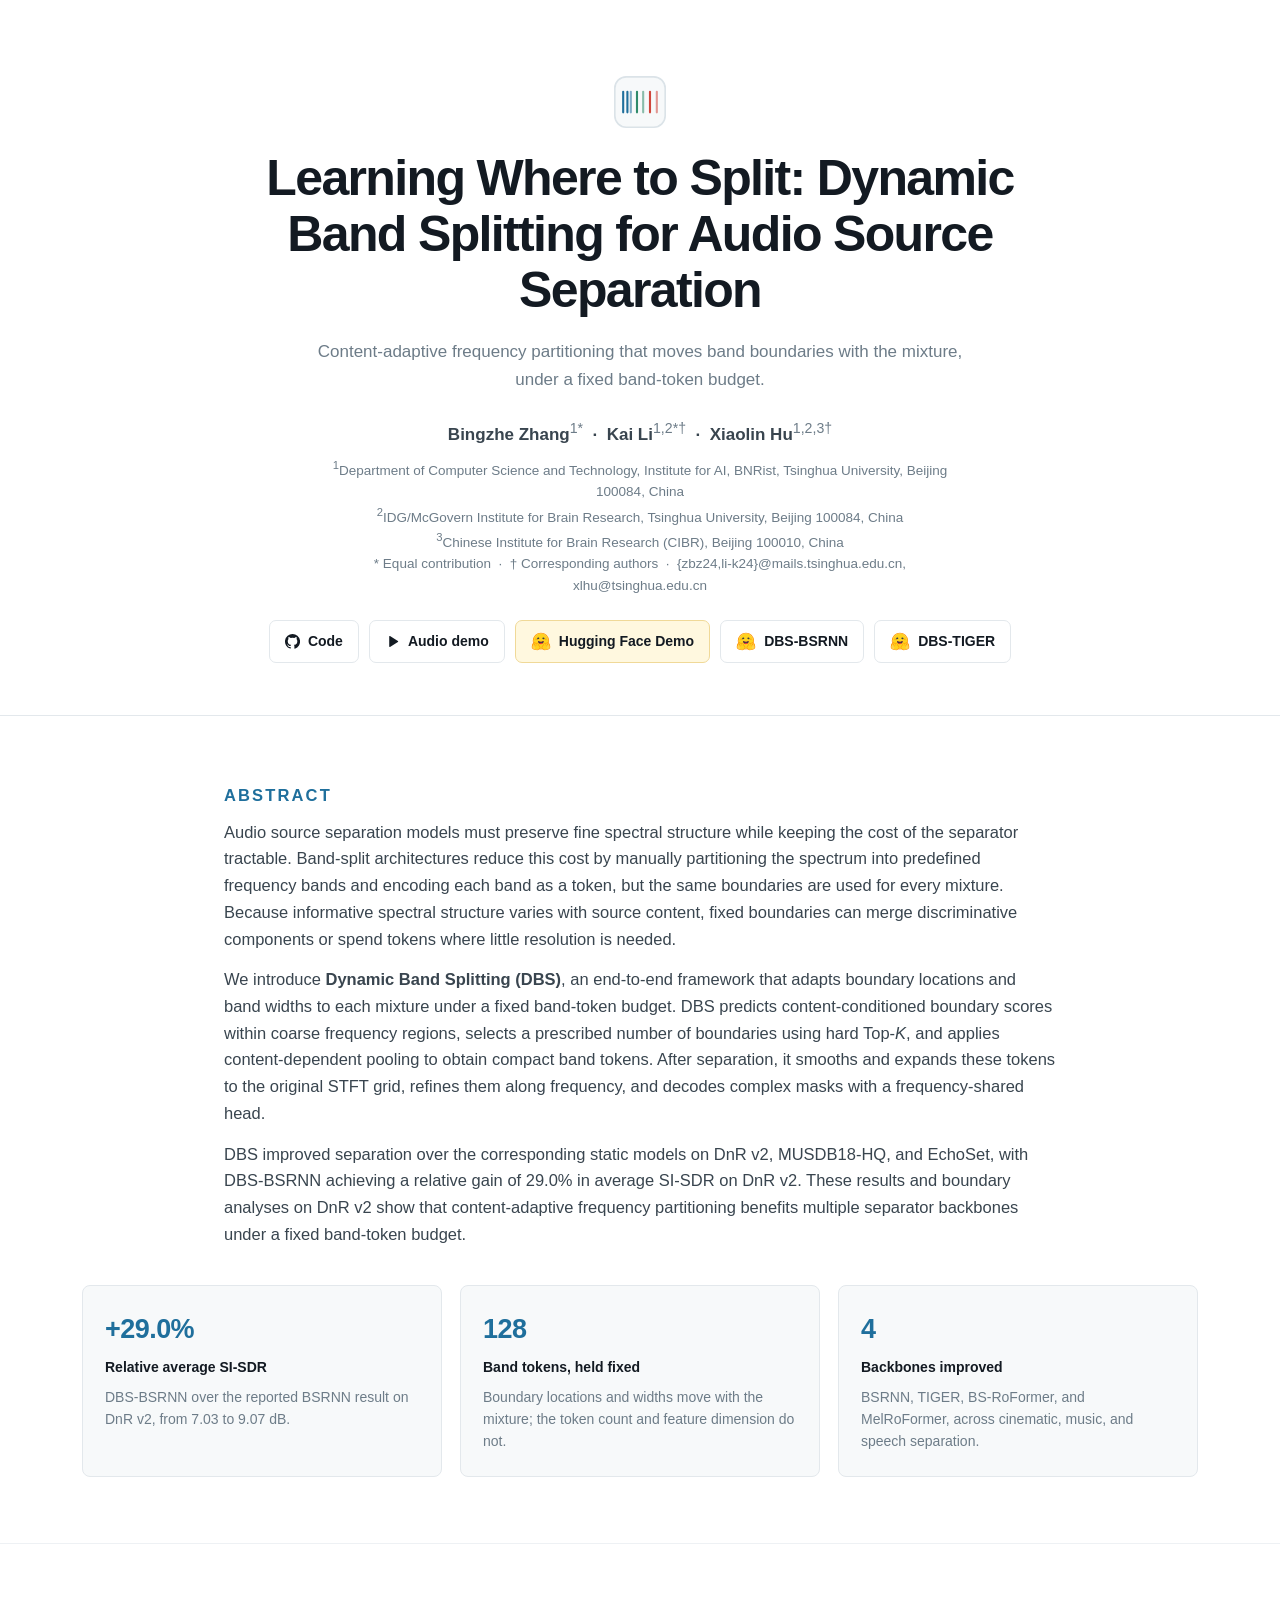
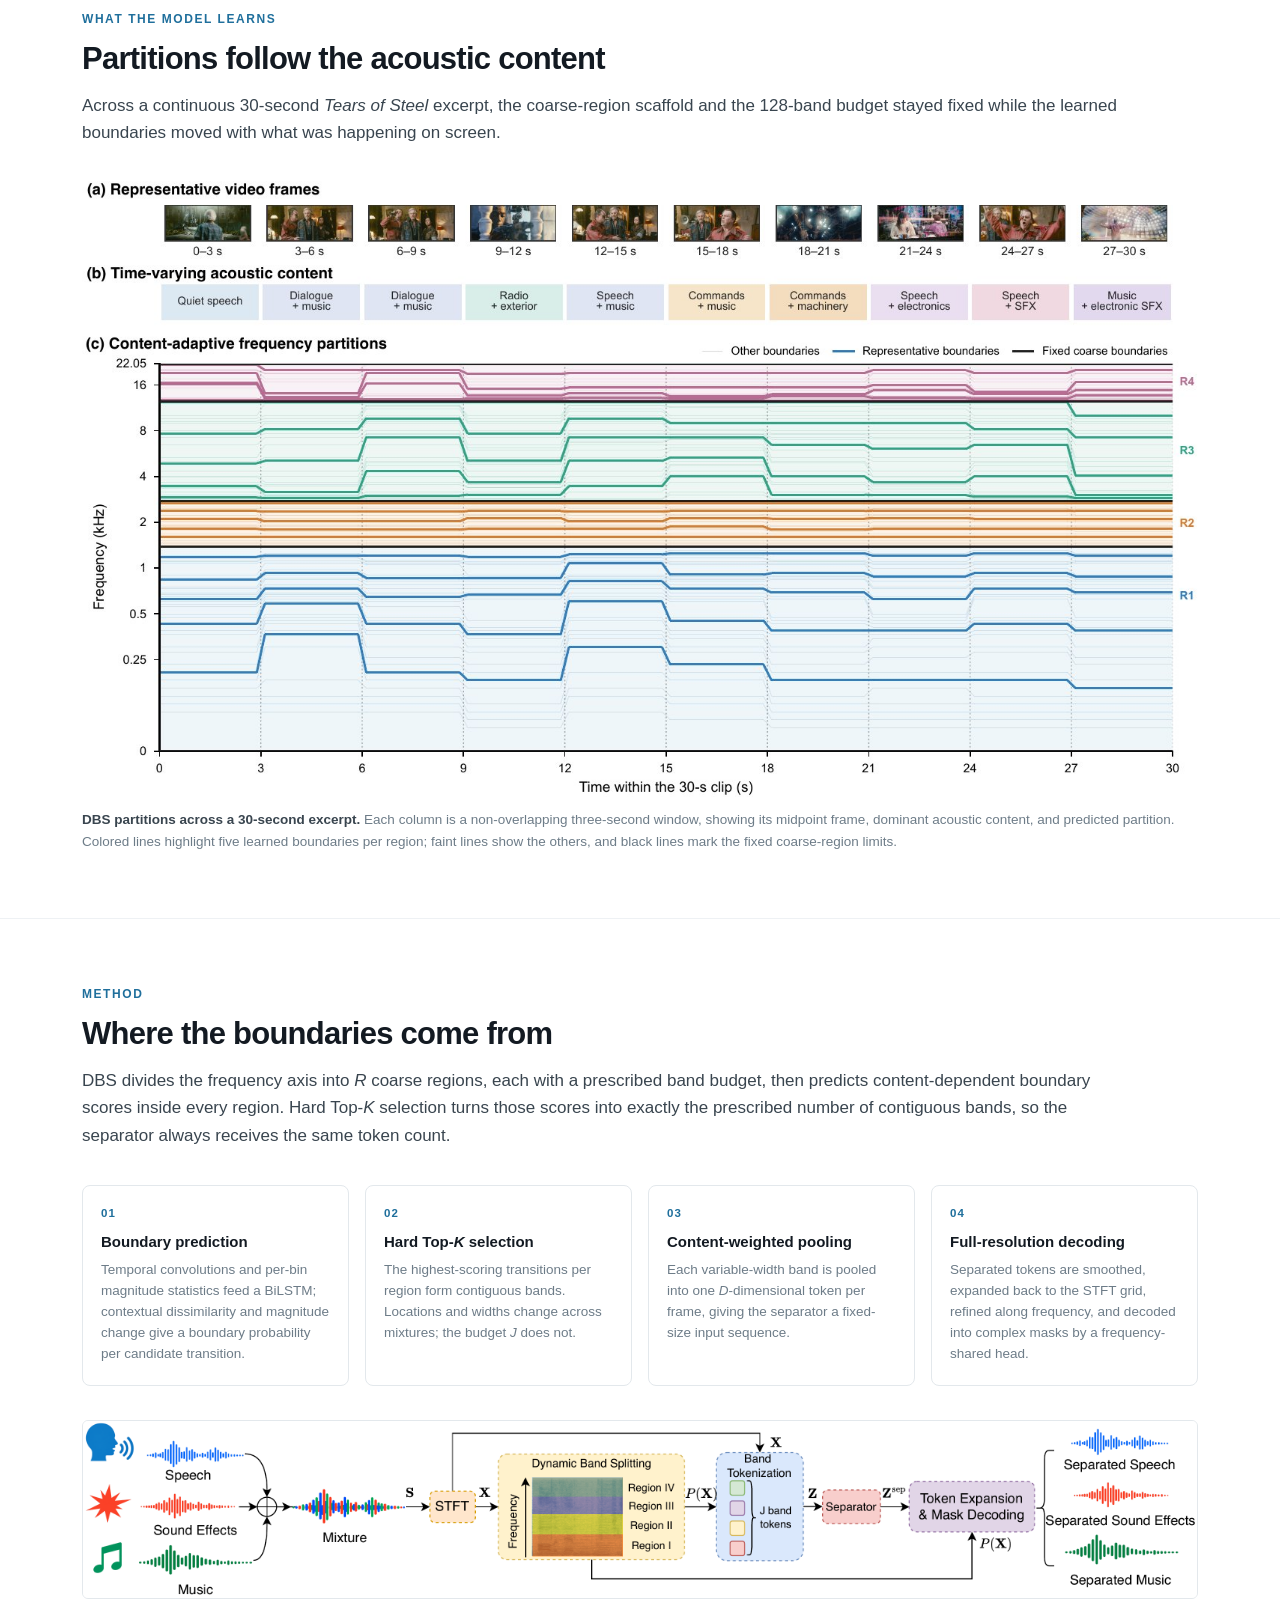
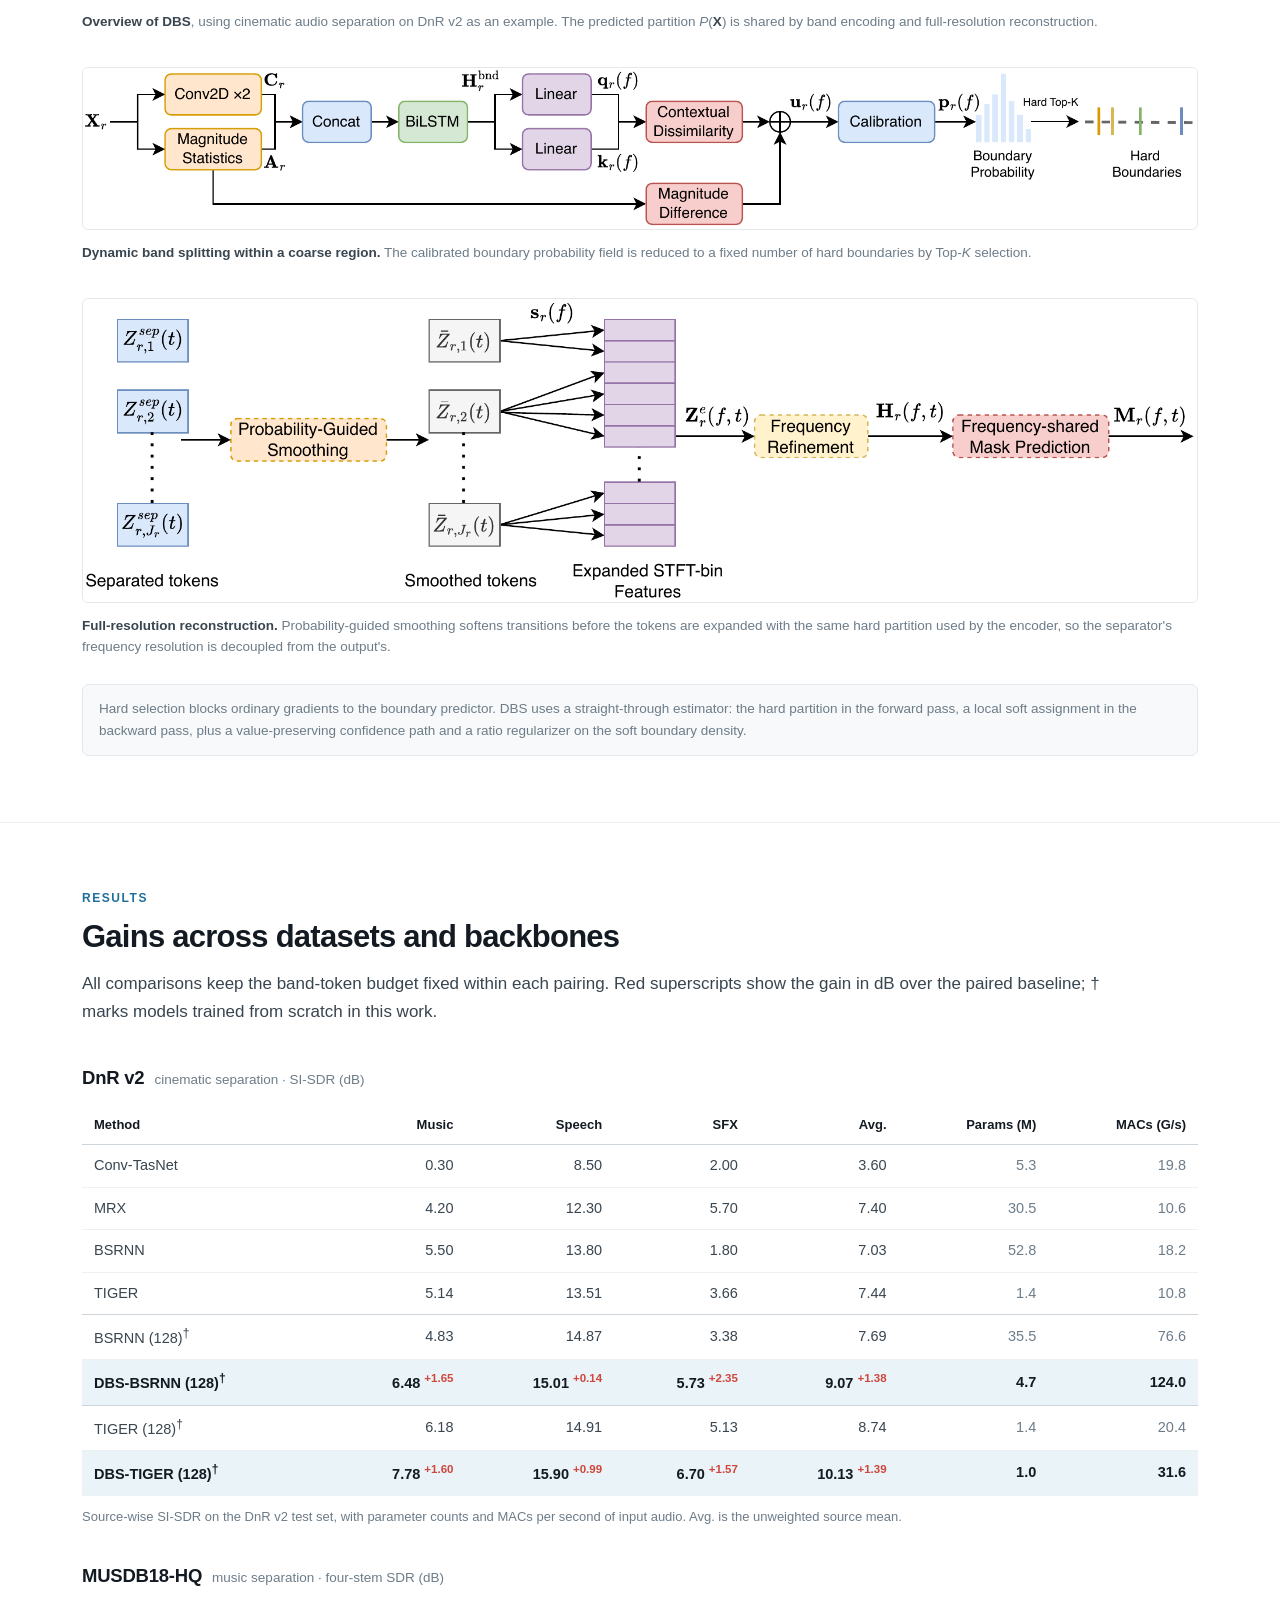
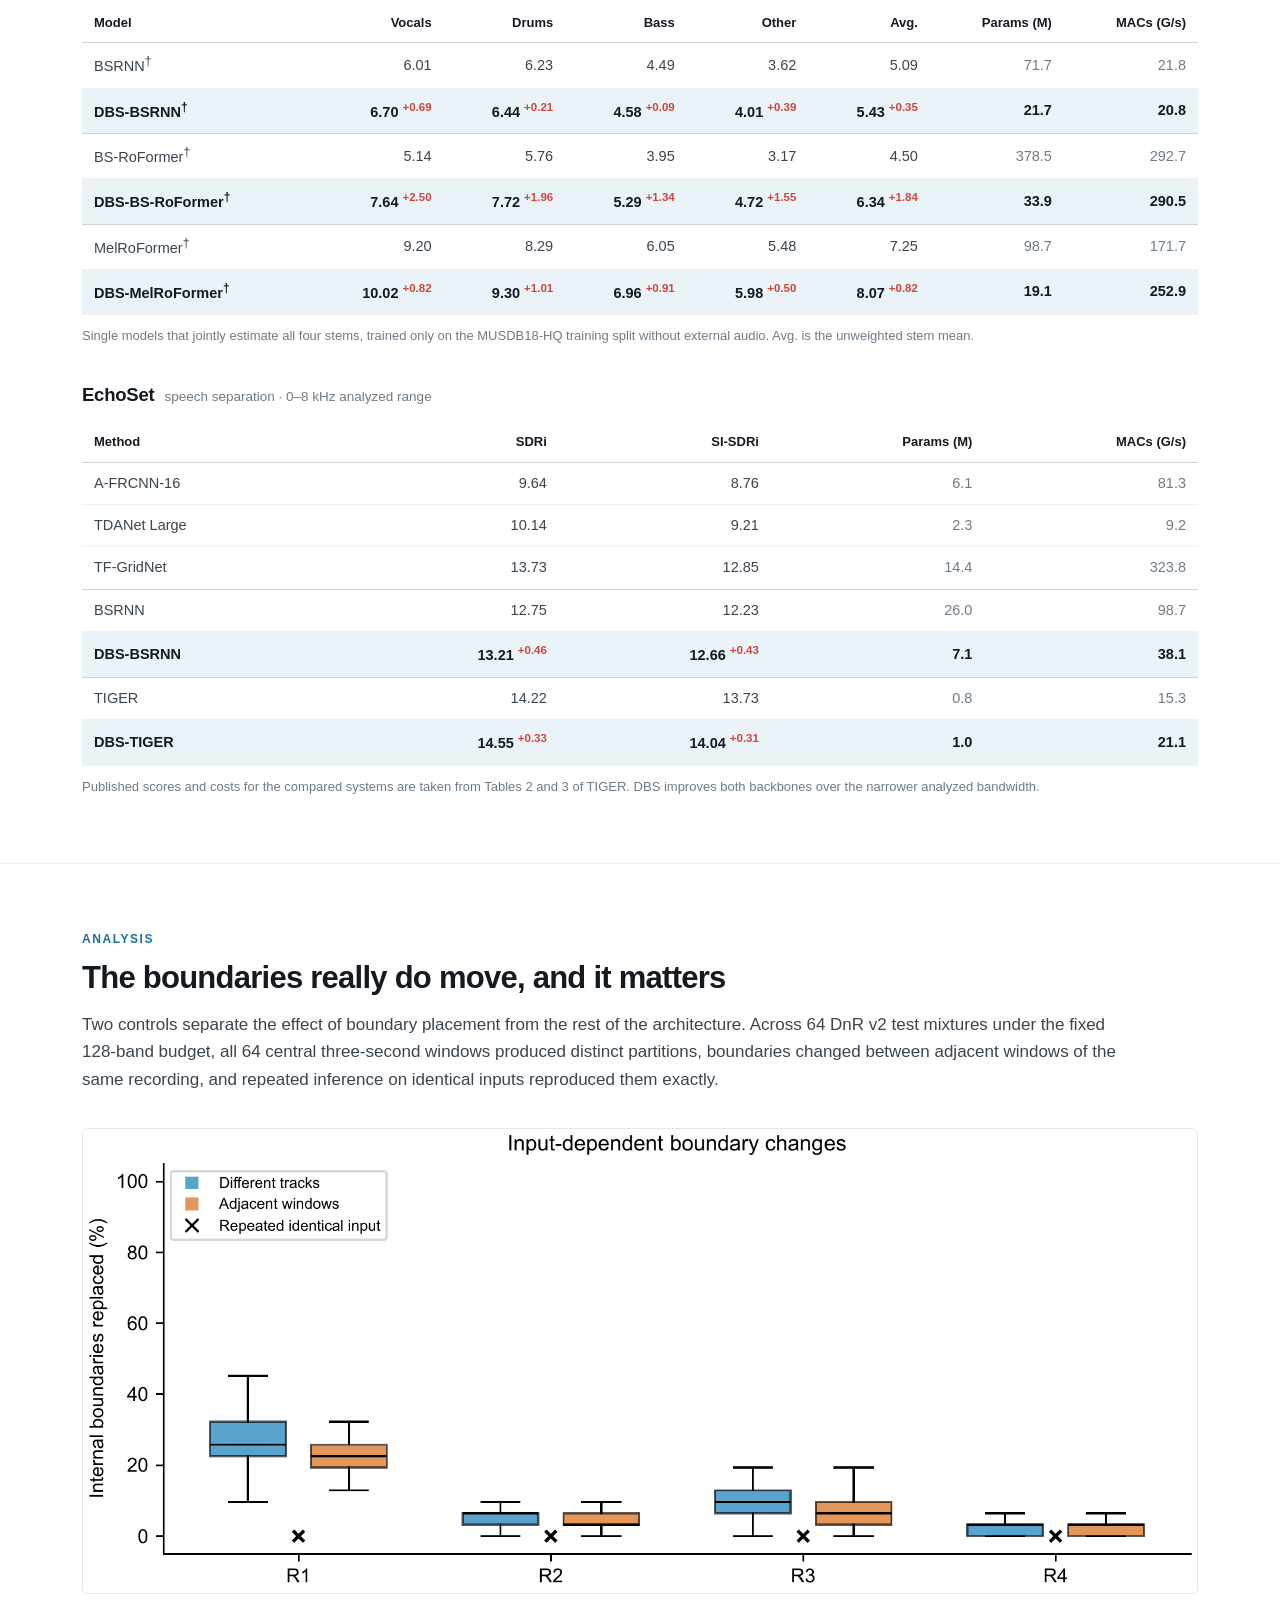
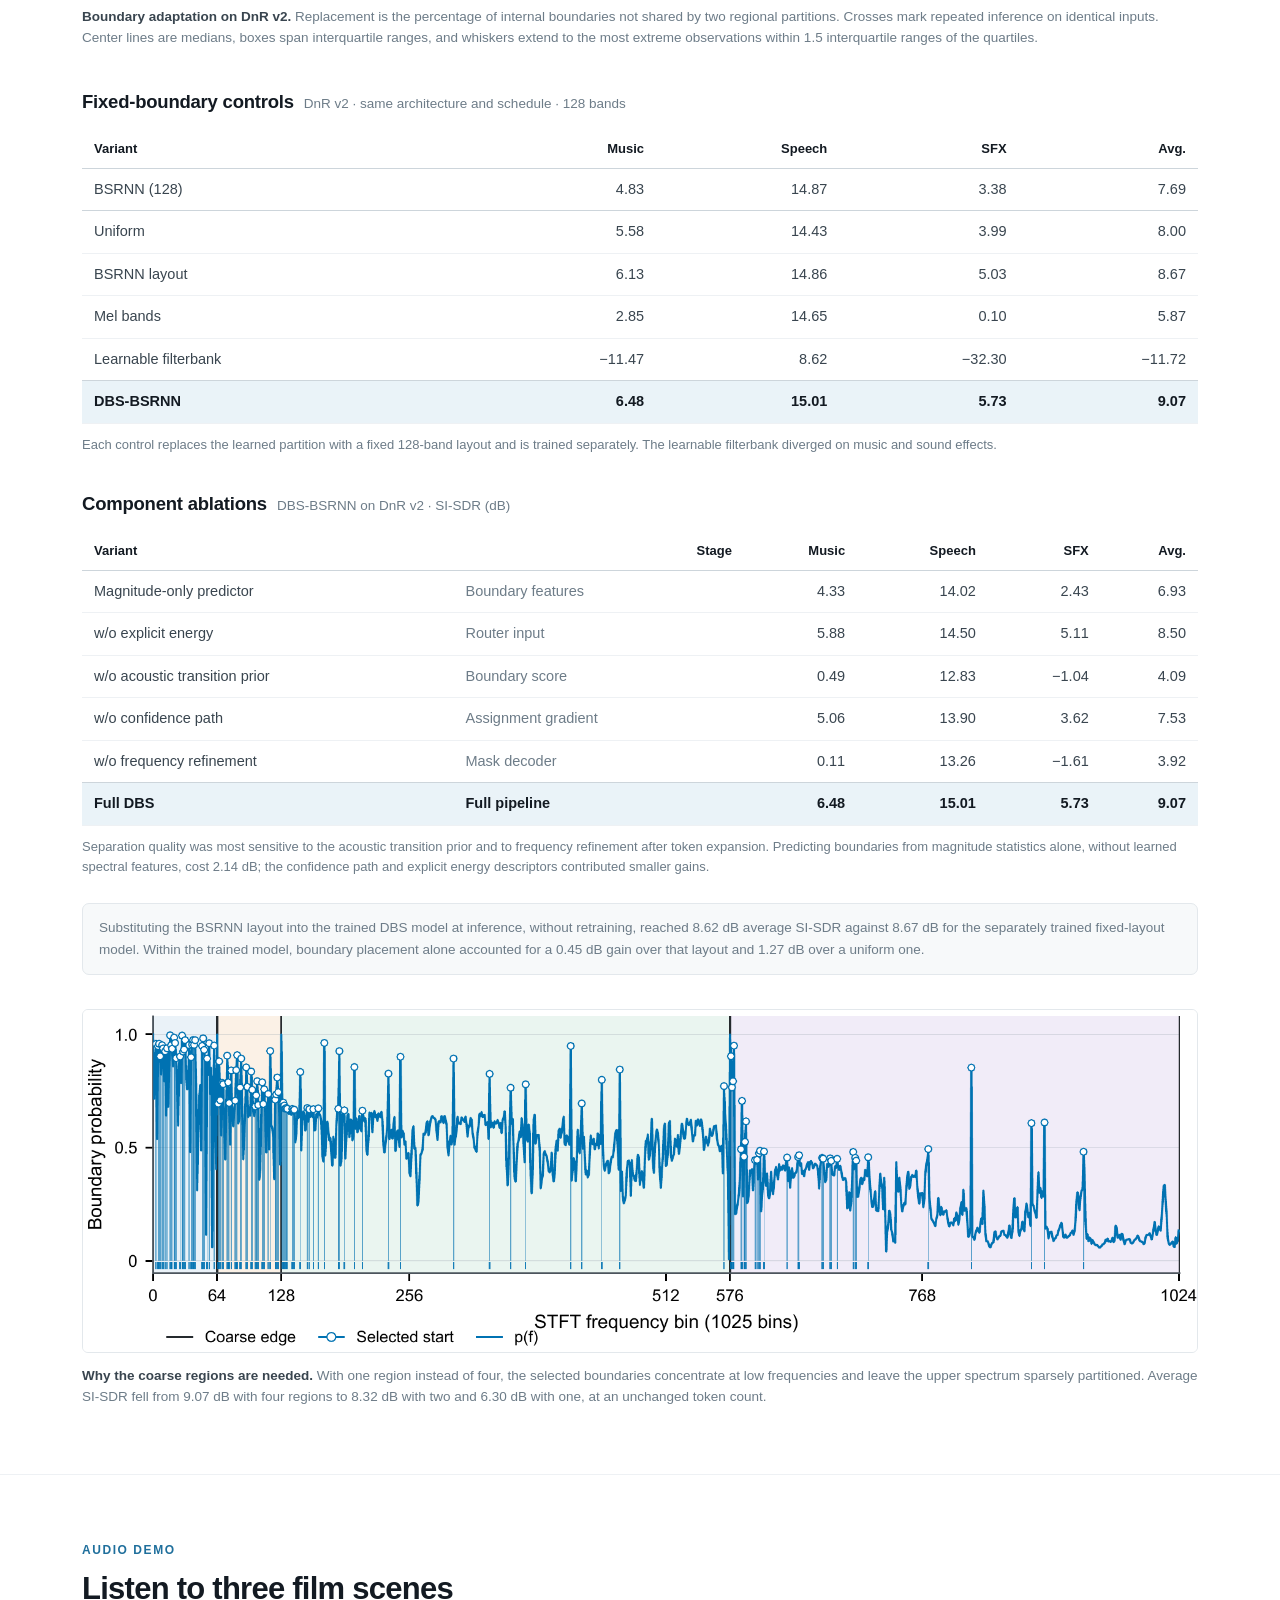
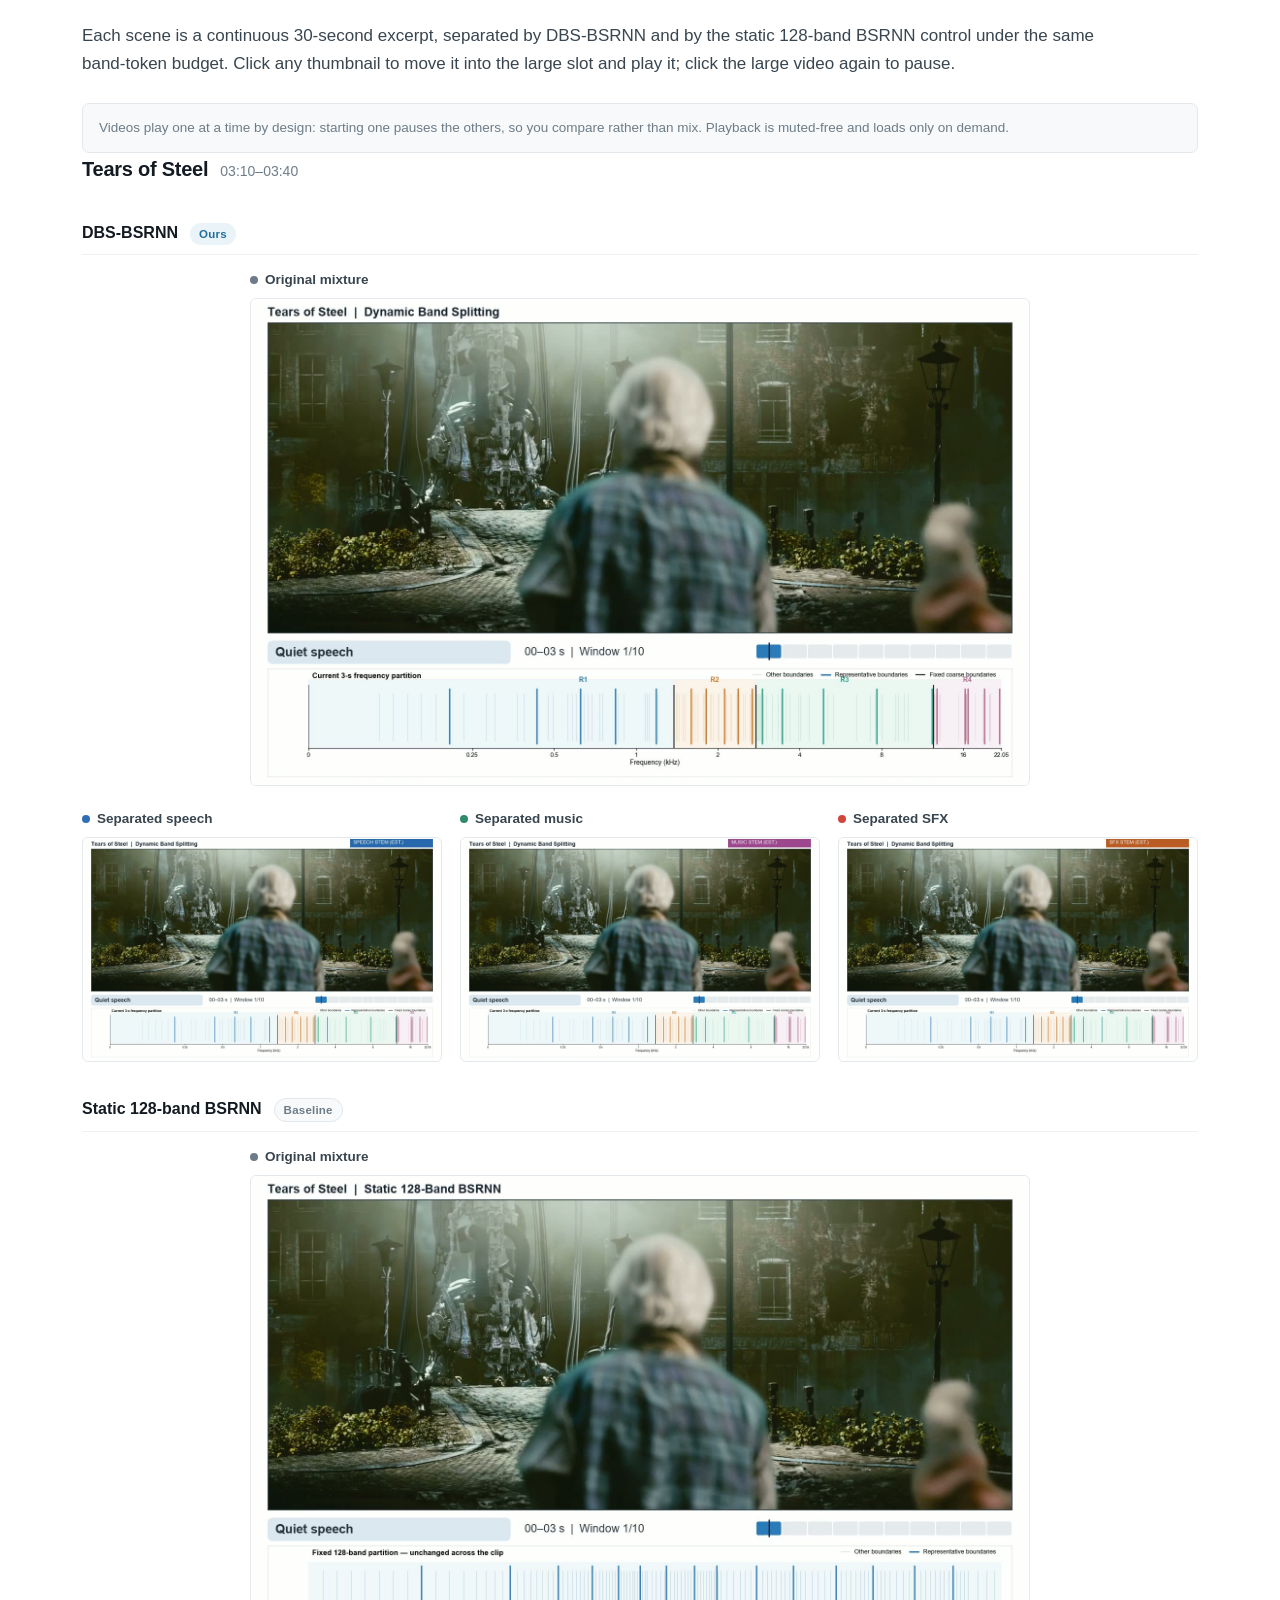
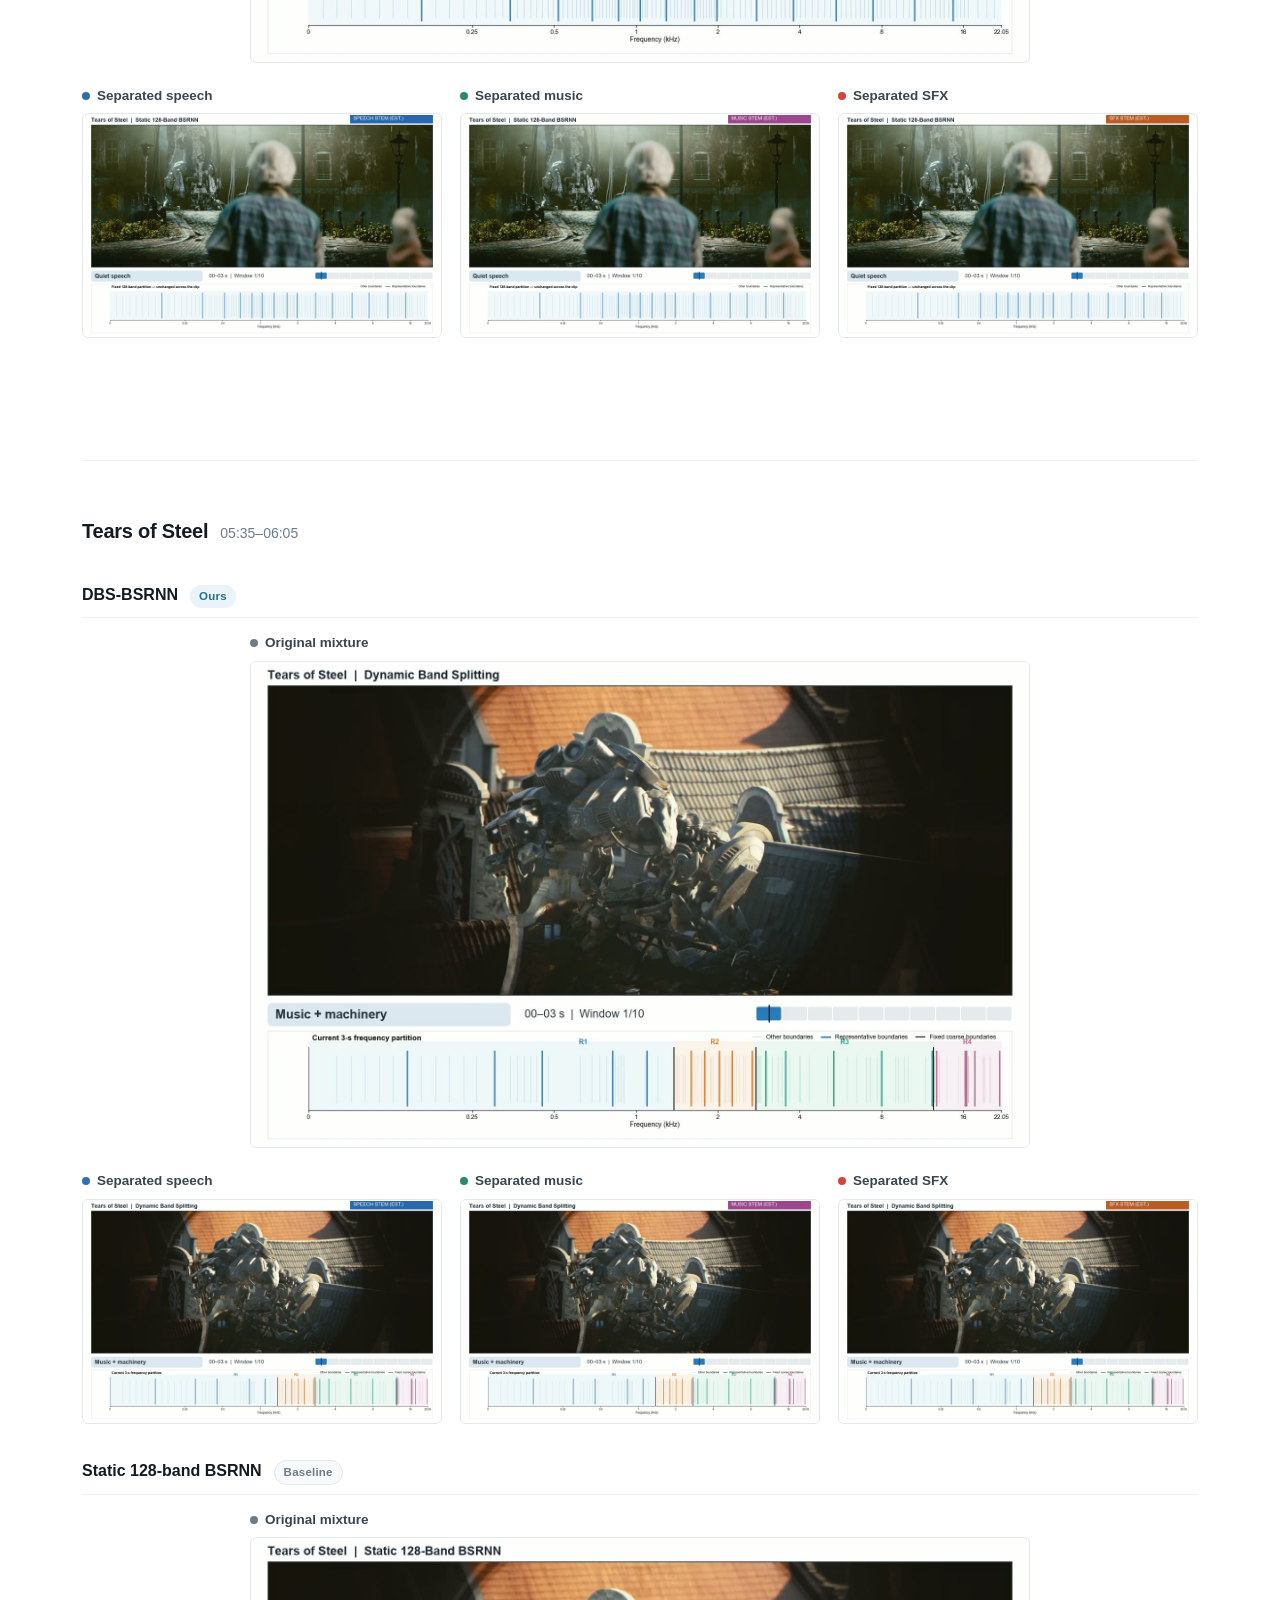
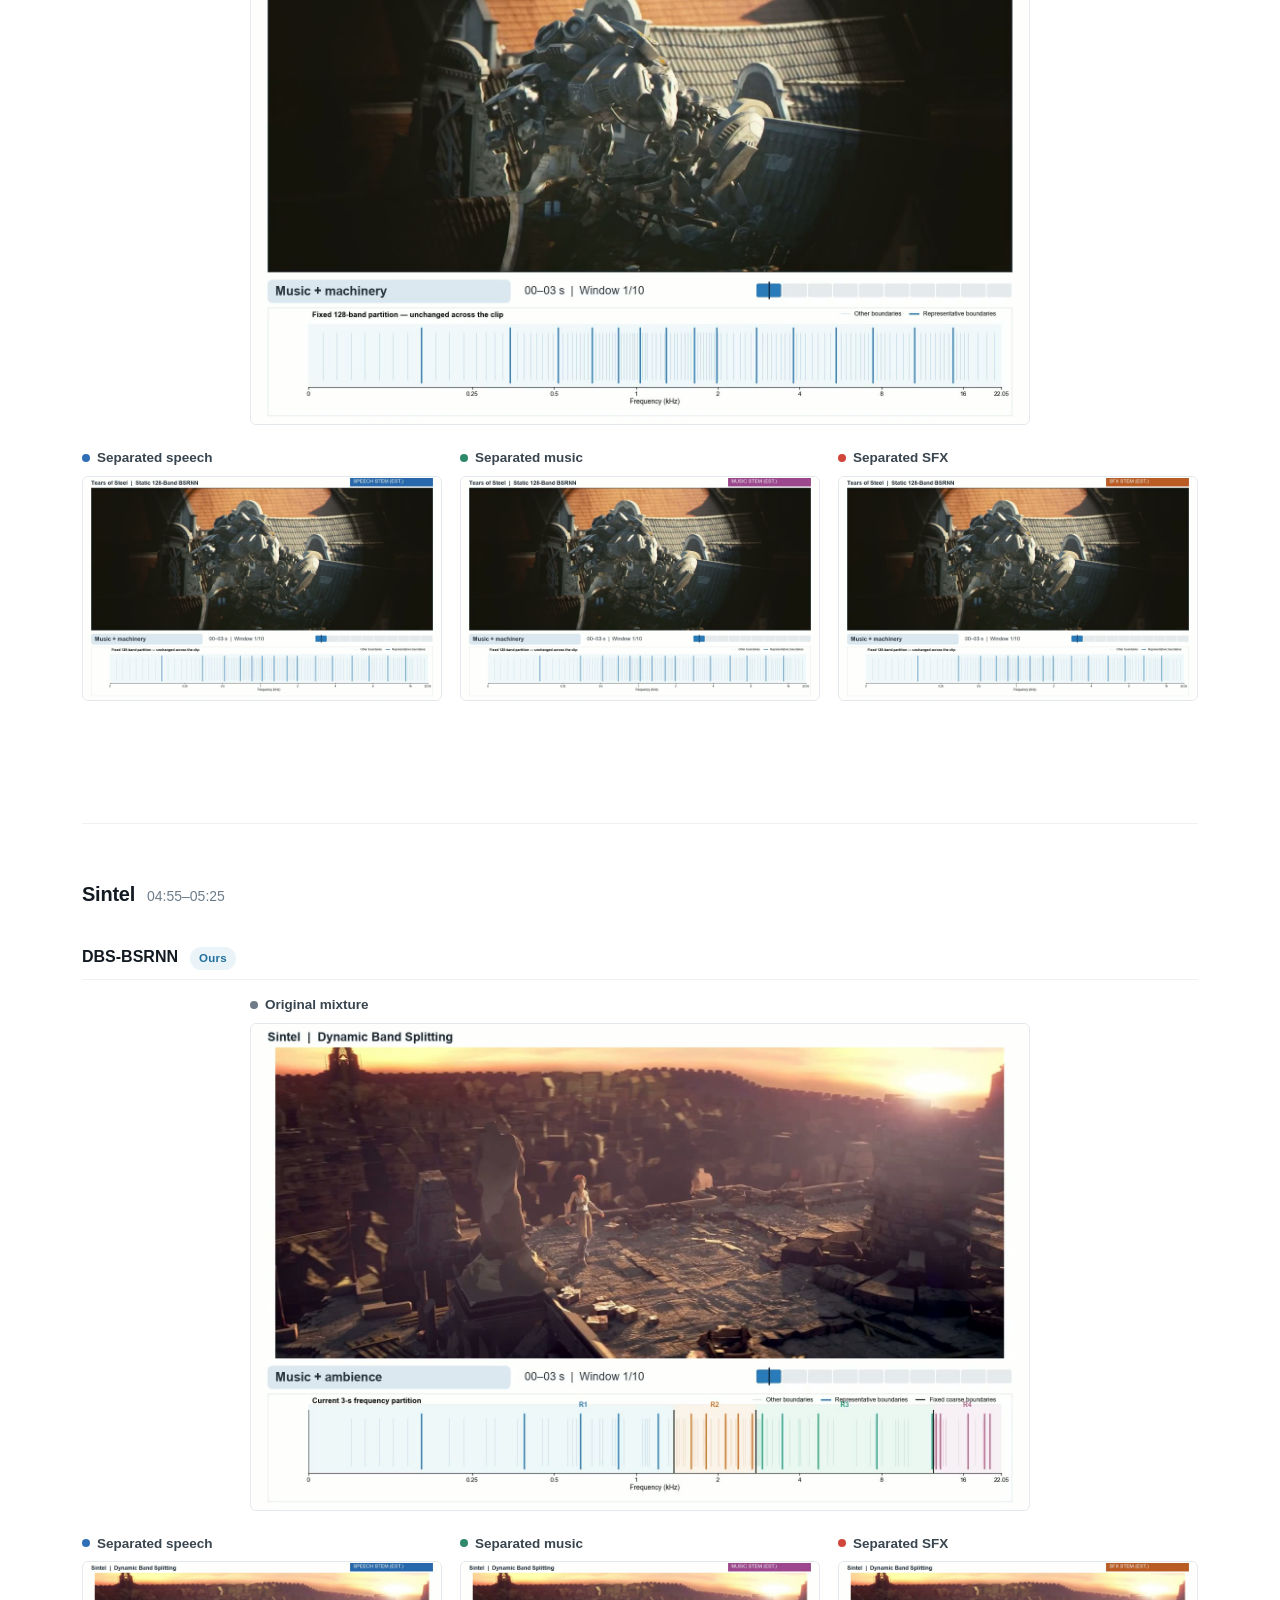
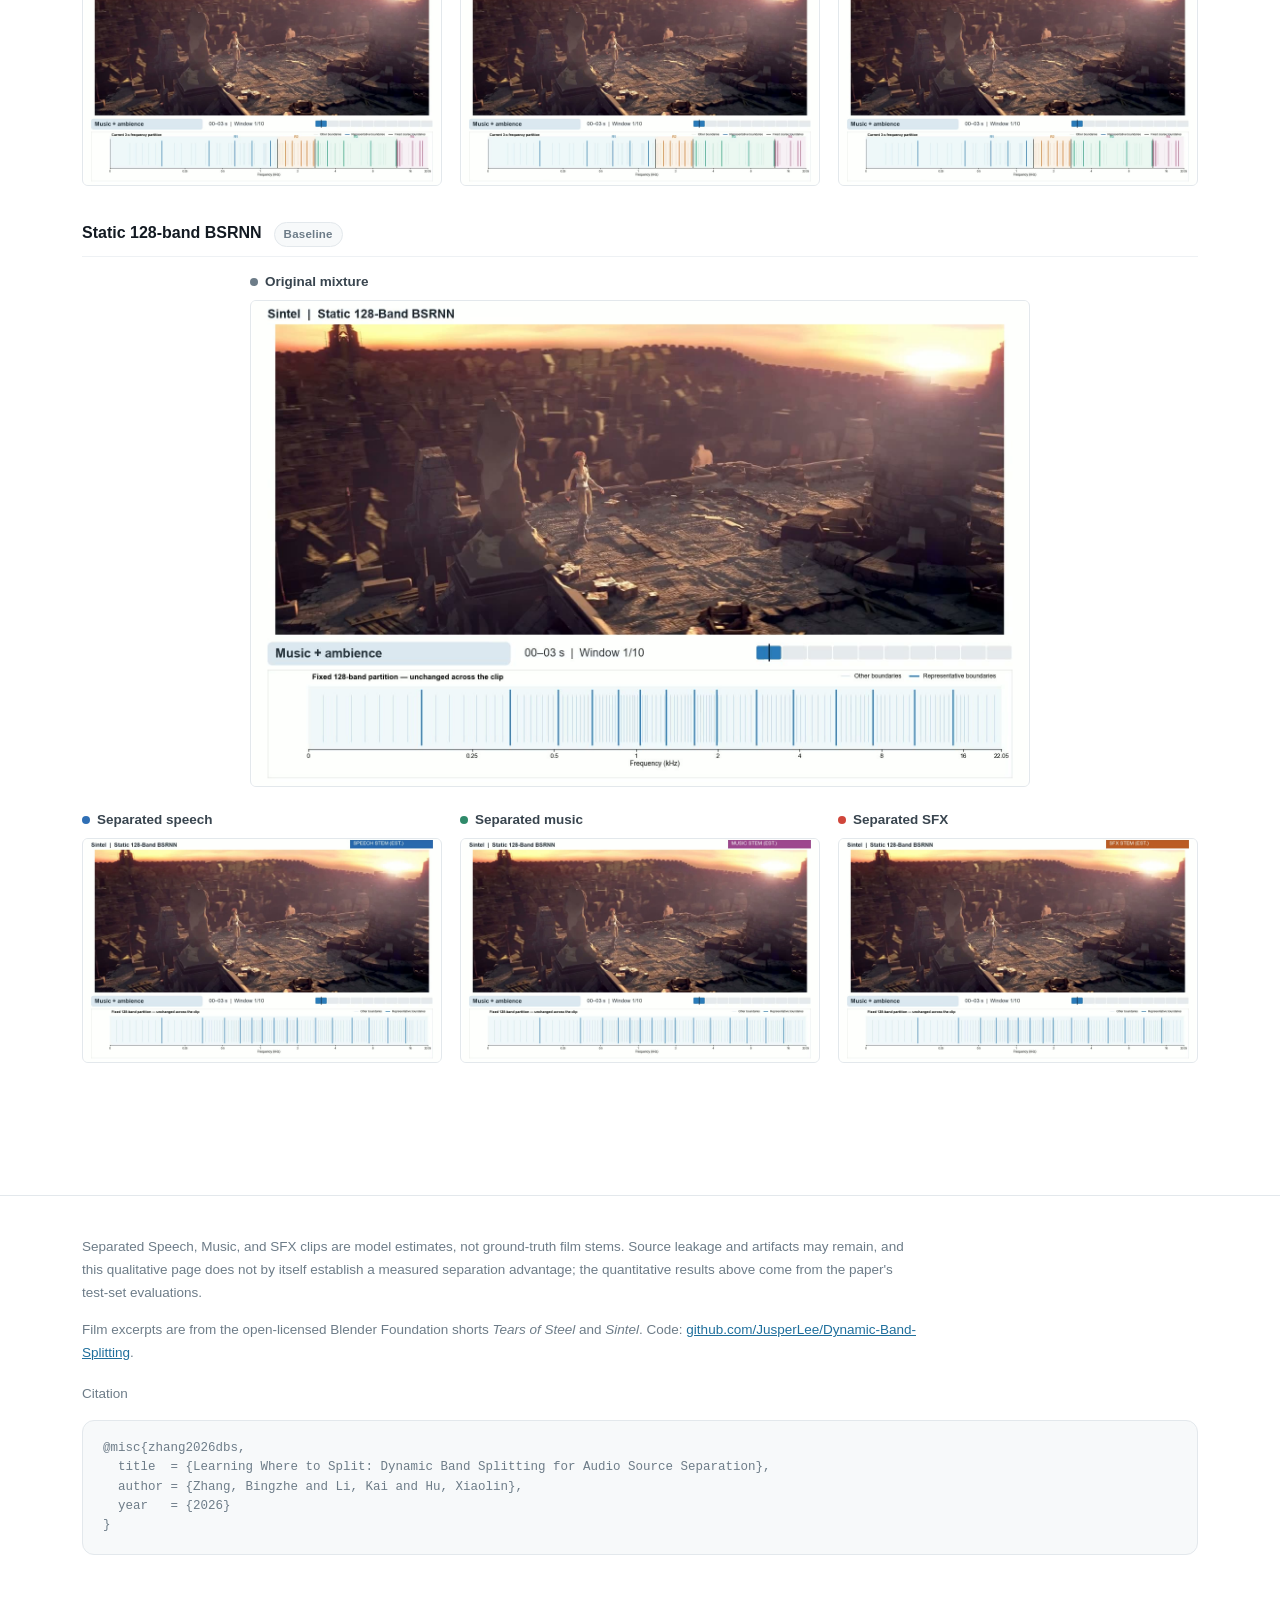
==== commit 19448004: "Add Hugging Face demo and model links to project page" ====
--- a/project_page/index.html
+++ b/project_page/index.html
@@ -30,7 +30,11 @@
   border:1px solid var(--line);border-radius:7px;font-size:14px;font-weight:560;
   color:var(--ink);text-decoration:none;transition:border-color .15s,color .15s}
 .btn:hover{border-color:var(--accent);color:var(--accent)}
+.btn:focus-visible{outline:3px solid var(--accent);outline-offset:3px}
 .btn svg{width:15px;height:15px;fill:currentColor;flex:none}
+.btn .hf-icon{width:20px;height:20px;object-fit:contain;flex:none}
+.btn.hf-demo{background:#fff8df;border-color:#f0d998}
+.btn.hf-demo:hover{background:#fff2c4;border-color:#d9ad40;color:var(--ink)}
 .venue{margin:0 0 22px;font-size:12.5px;font-weight:700;letter-spacing:.14em;
   text-transform:uppercase;color:var(--muted)}
 h1{margin:0 auto;max-width:15em;font-size:clamp(30px,4.1vw,50px);line-height:1.12;
@@ -84,7 +88,7 @@
 .step p{font-size:13.5px;line-height:1.55;color:var(--muted)}
 
 /* ---------- tables ---------- */
-.tables{display:grid;gap:34px;margin-top:38px}
+.tables{display:grid;grid-template-columns:minmax(0,1fr);gap:34px;margin-top:38px}
 .tbl-head{display:flex;flex-wrap:wrap;align-items:baseline;gap:10px;margin-bottom:12px}
 .tbl-head h3{margin:0}
 .tbl-head span{font-size:13.5px;color:var(--muted)}
@@ -175,6 +179,18 @@
         <svg viewBox="0 0 16 16" aria-hidden="true"><path d="M4.5 2.7v10.6c0 .43.47.7.84.48l8.4-5.3a.56.56 0 0 0 0-.96l-8.4-5.3a.56.56 0 0 0-.84.48Z"/></svg>
         Audio demo
       </a>
+      <a class="btn hf-demo" href="https://huggingface.co/spaces/JusperLee/DBS-Demo" target="_blank" rel="noopener noreferrer">
+        <img class="hf-icon" src="figures/huggingface.svg" width="20" height="20" alt="" aria-hidden="true">
+        Hugging Face Demo
+      </a>
+      <a class="btn" href="https://huggingface.co/JusperLee/DBS-BSRNN-DnR" target="_blank" rel="noopener noreferrer" aria-label="DBS-BSRNN pretrained model on Hugging Face">
+        <img class="hf-icon" src="figures/huggingface.svg" width="20" height="20" alt="" aria-hidden="true">
+        DBS-BSRNN
+      </a>
+      <a class="btn" href="https://huggingface.co/JusperLee/DBS-TIGER-DnR" target="_blank" rel="noopener noreferrer" aria-label="DBS-TIGER pretrained model on Hugging Face">
+        <img class="hf-icon" src="figures/huggingface.svg" width="20" height="20" alt="" aria-hidden="true">
+        DBS-TIGER
+      </a>
     </div>
   </div>
 </header>
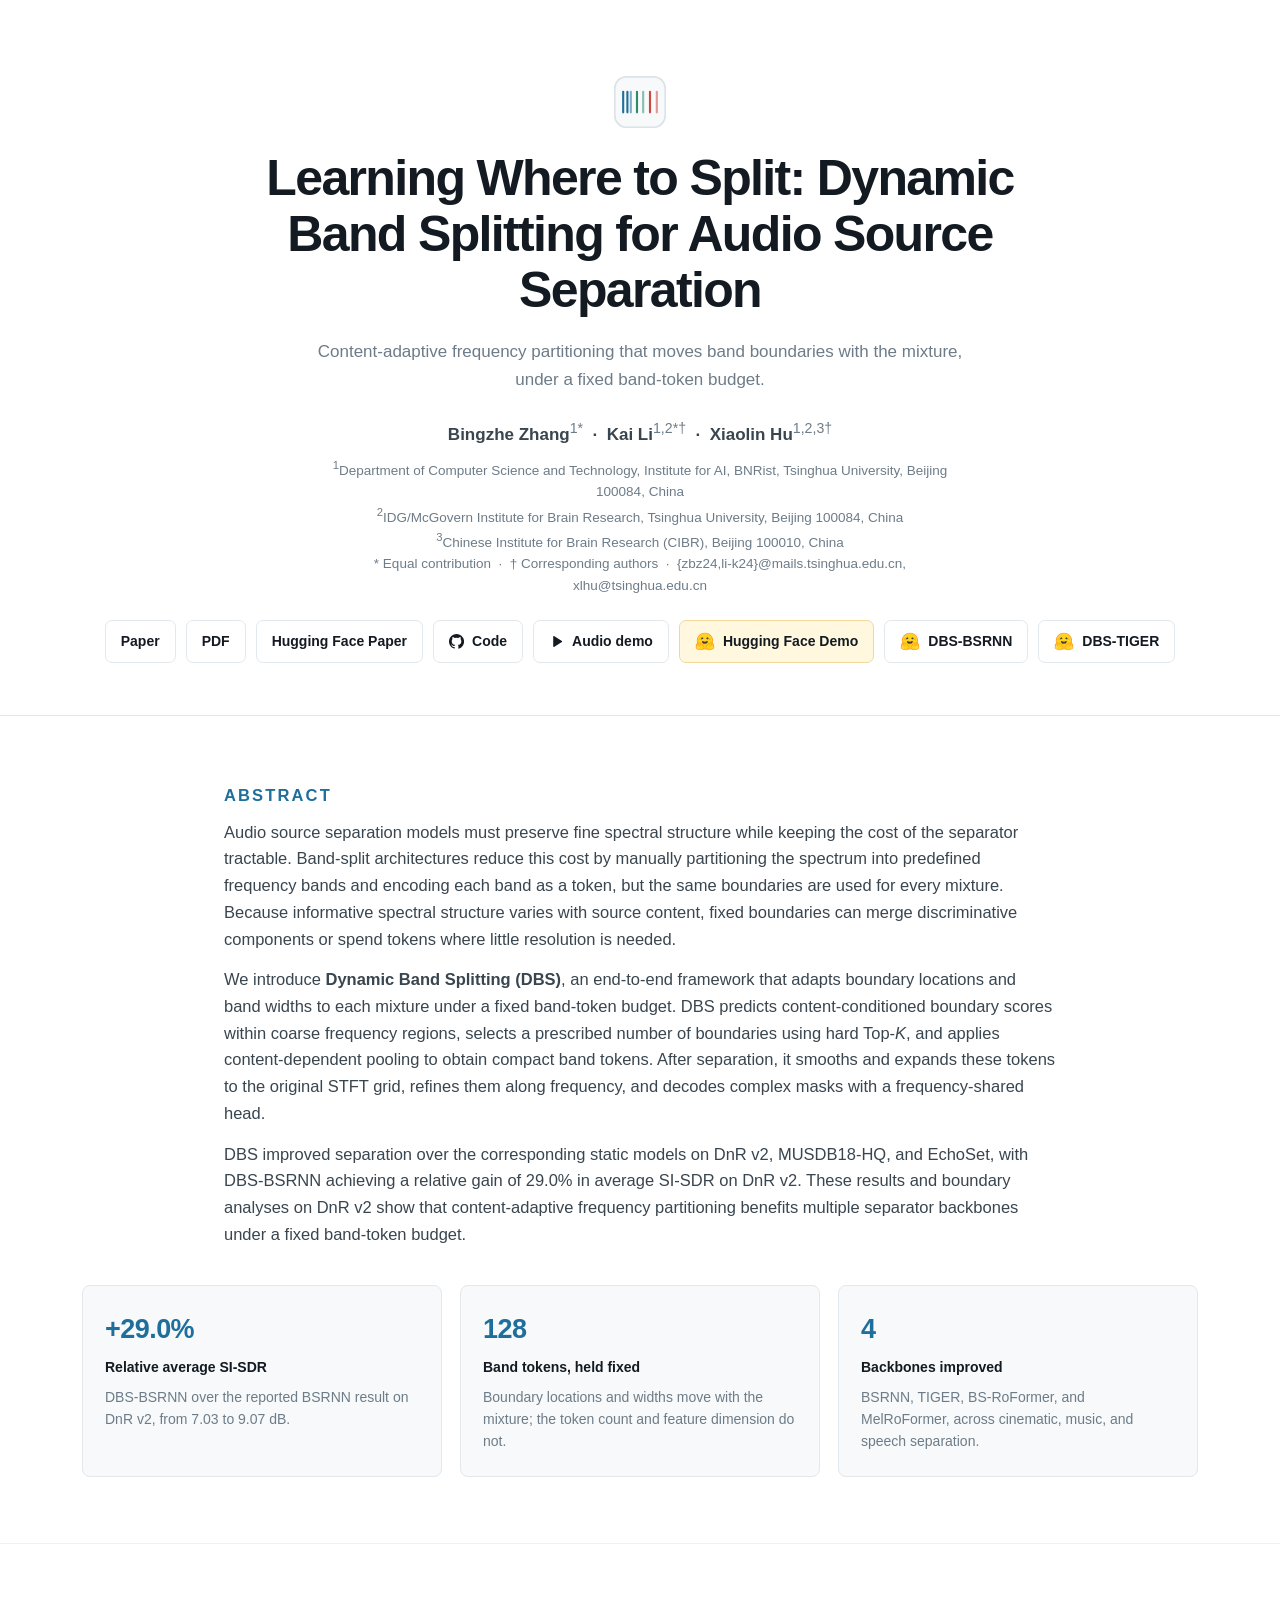
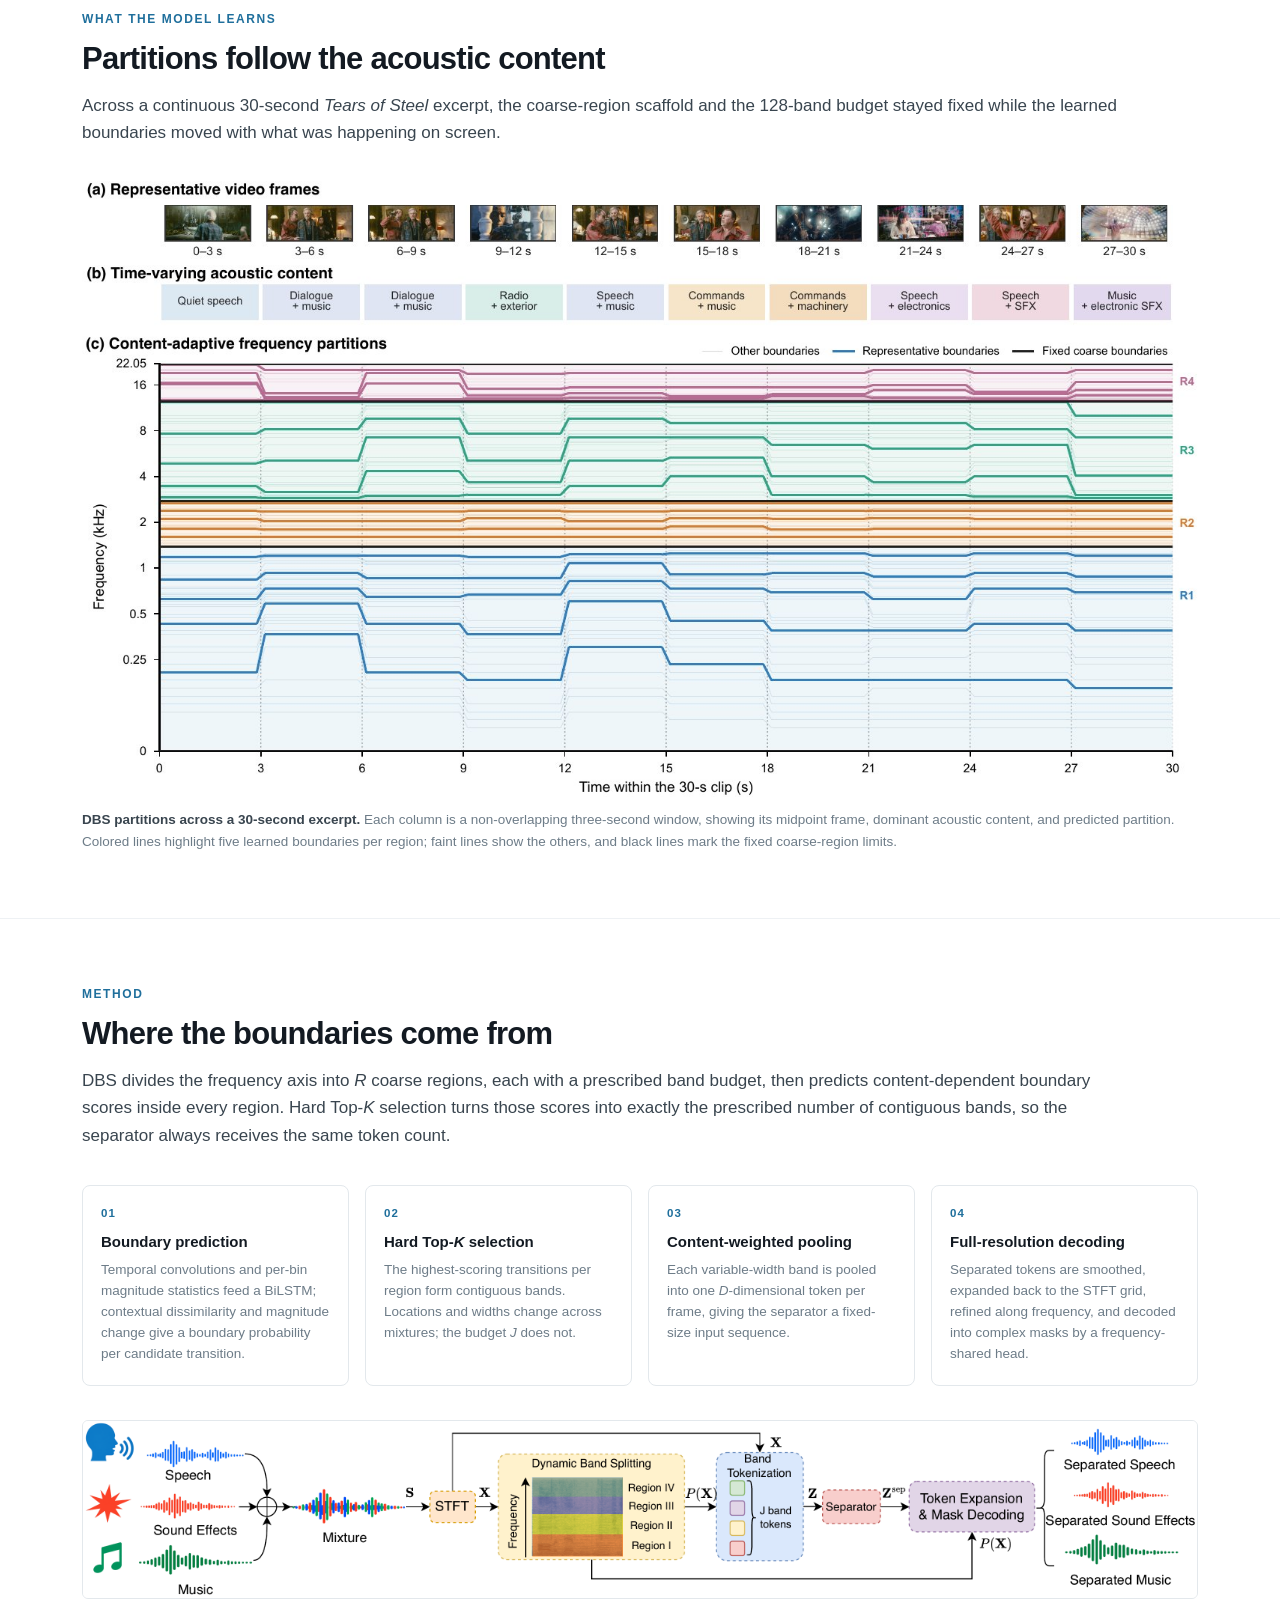
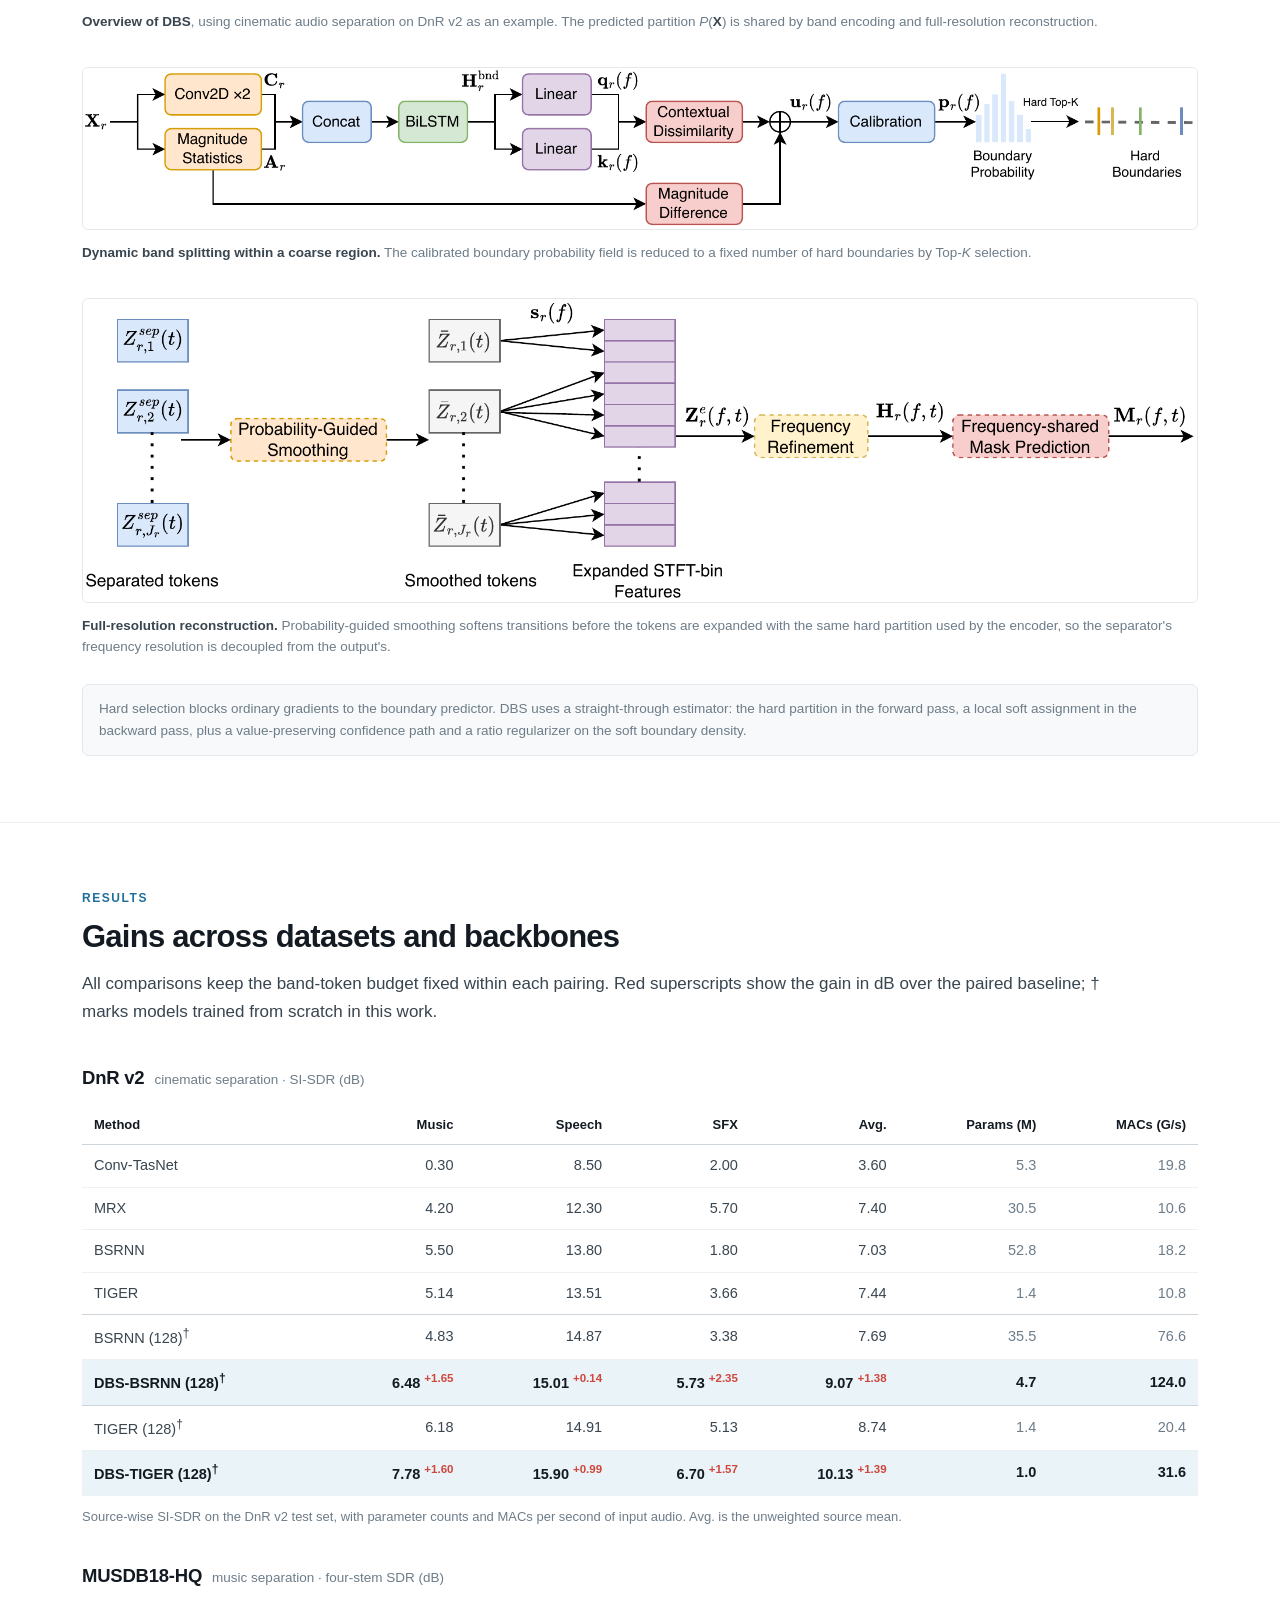
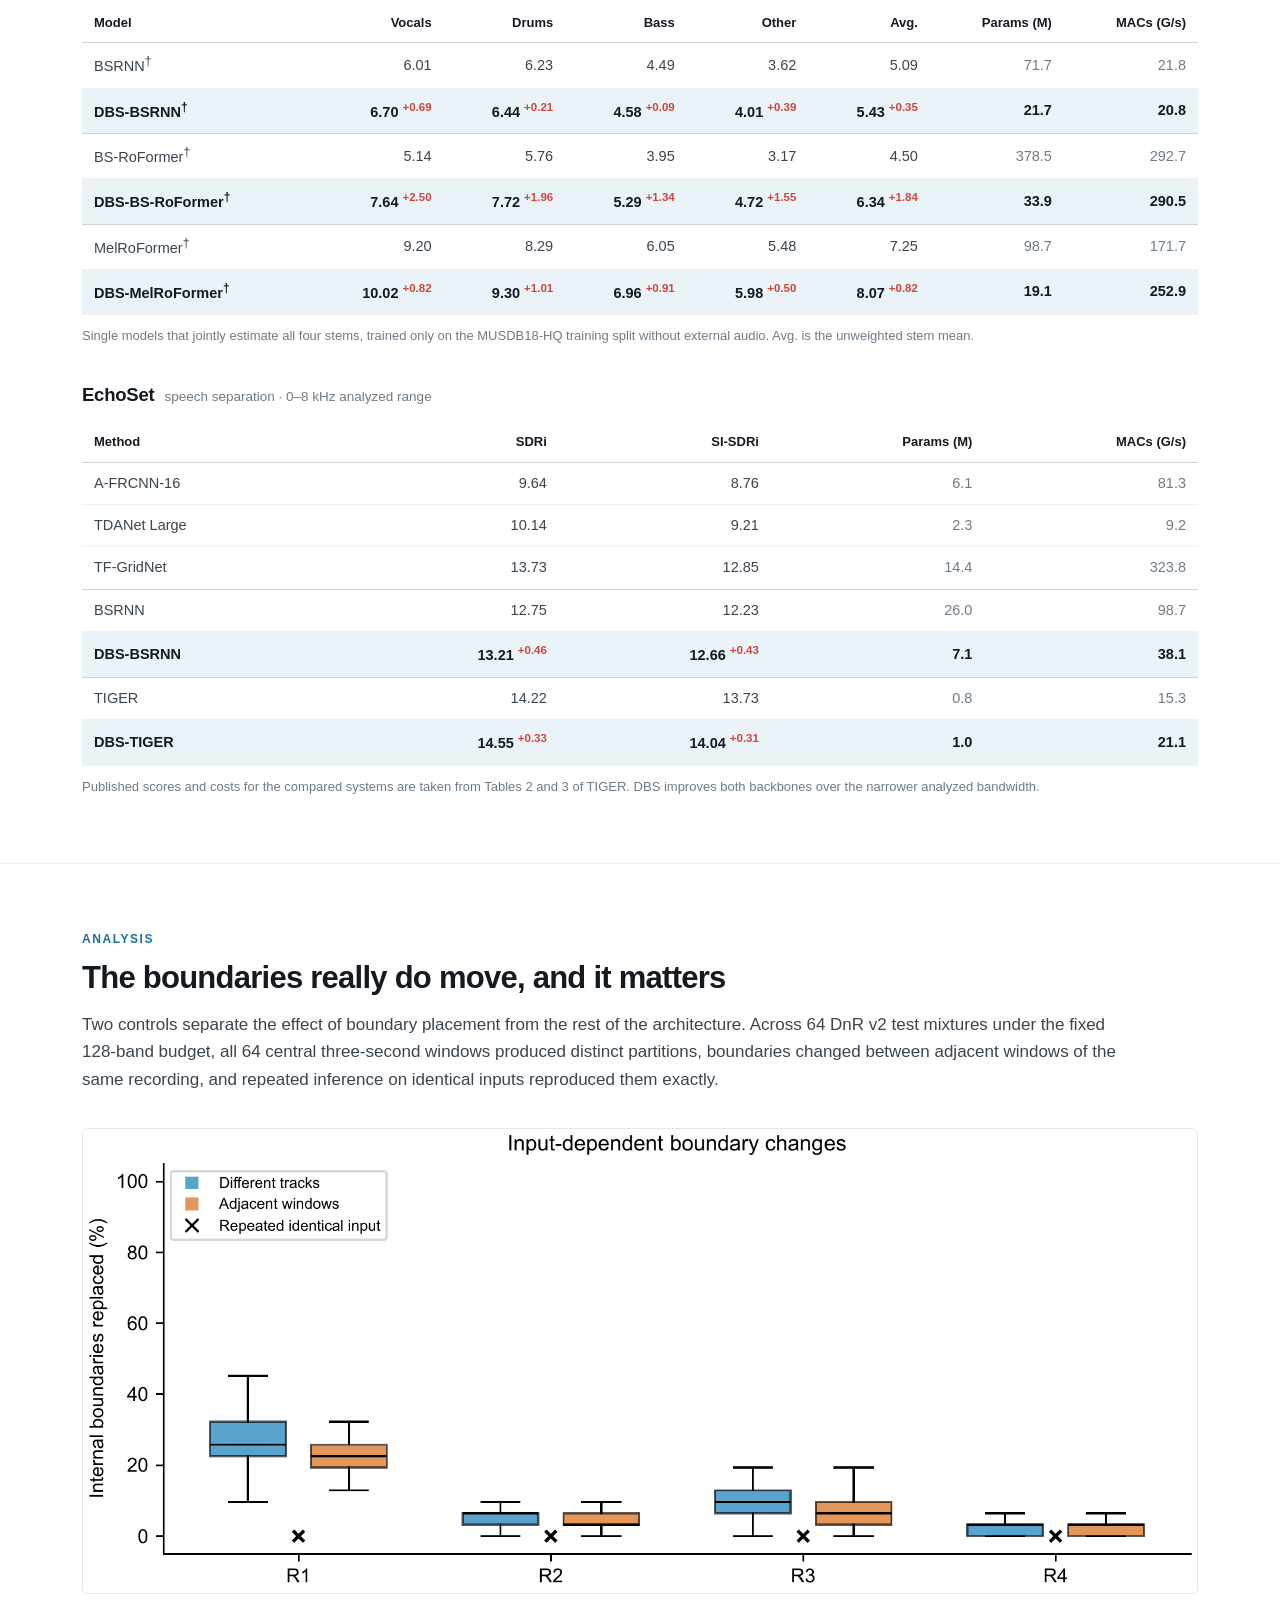
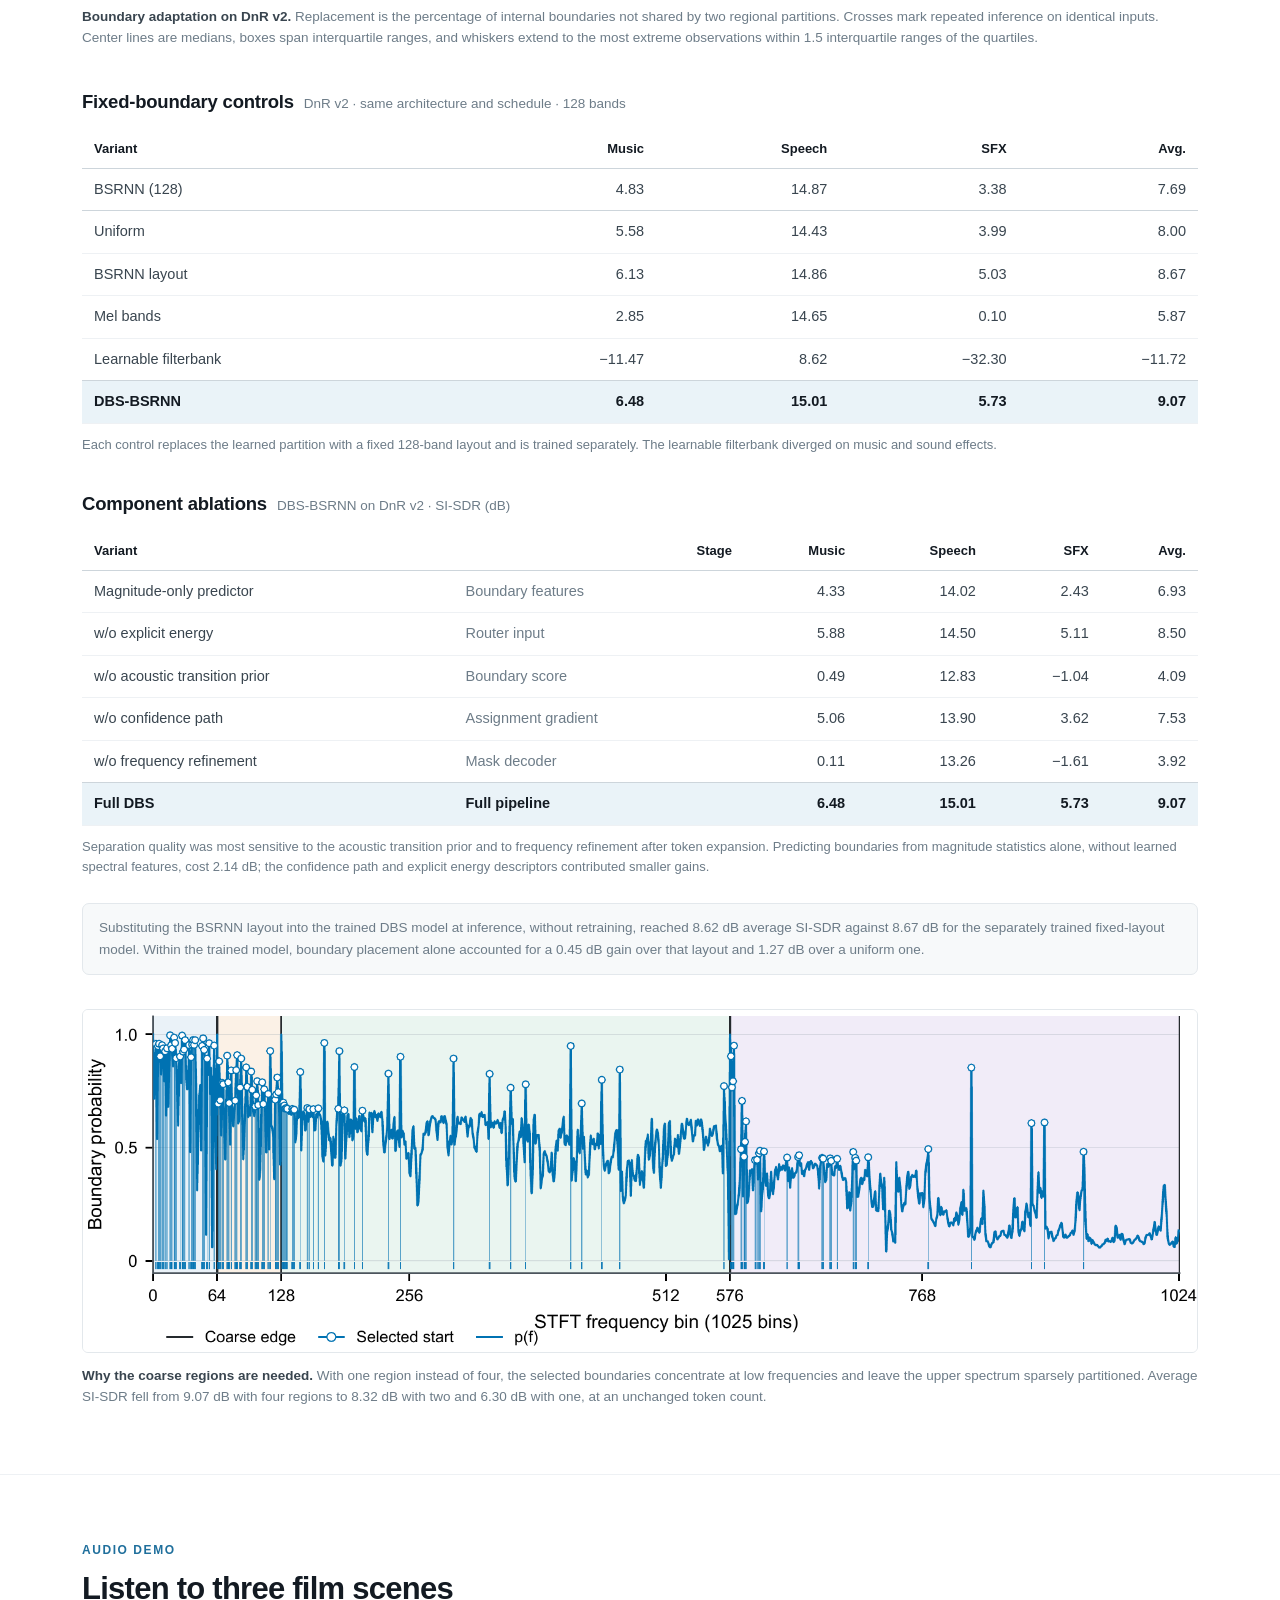
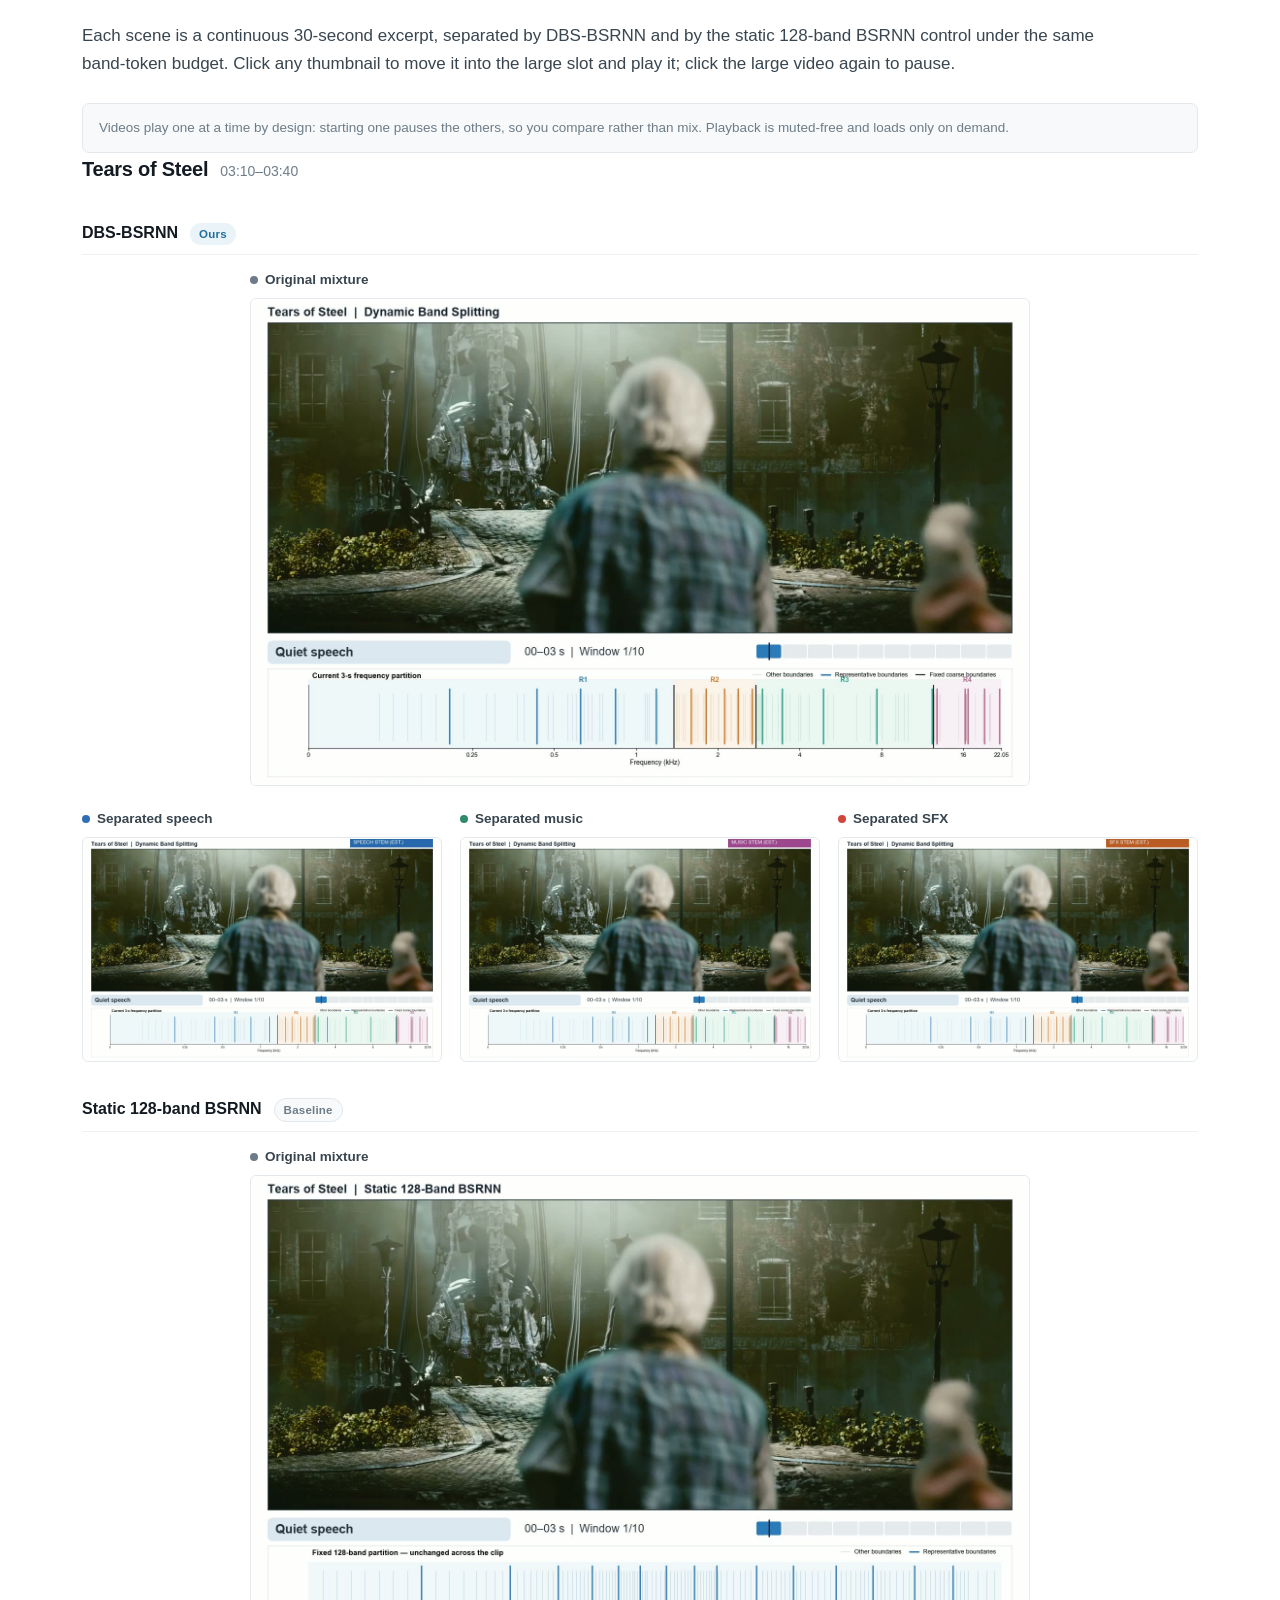
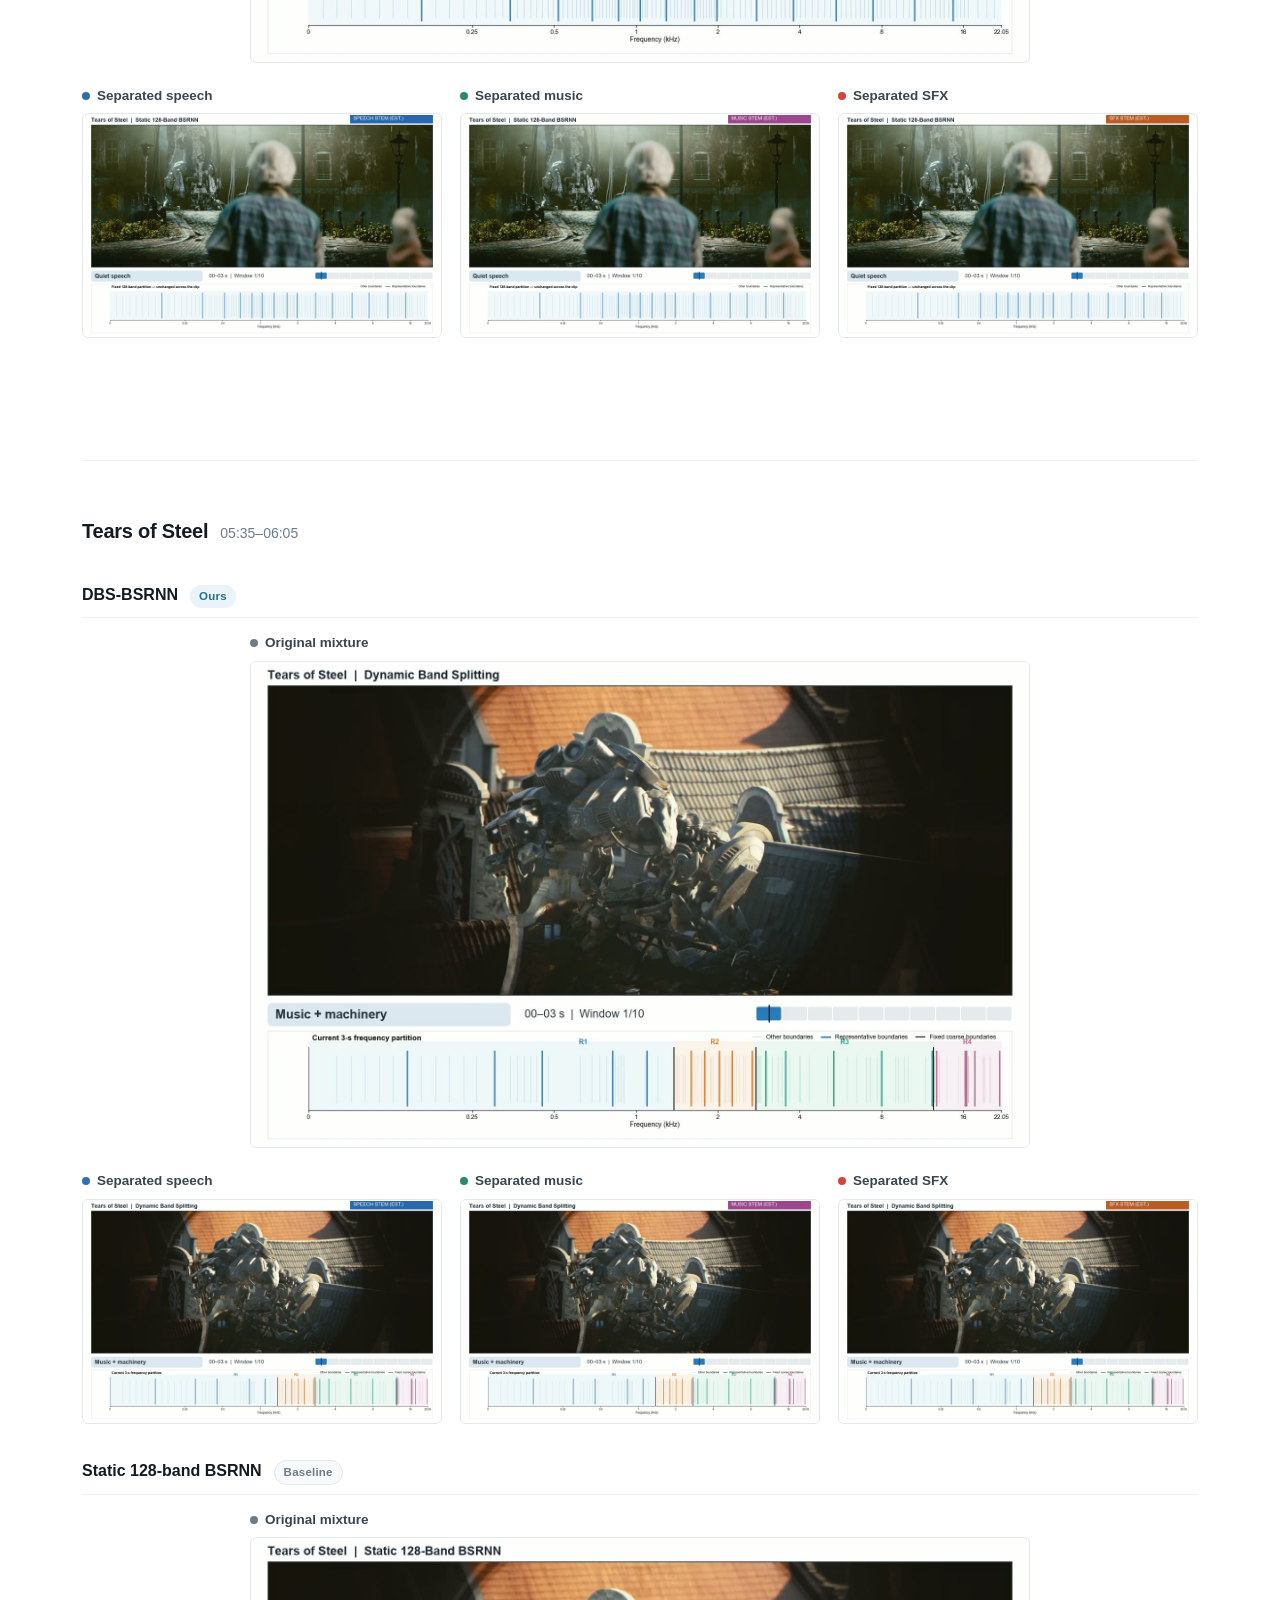
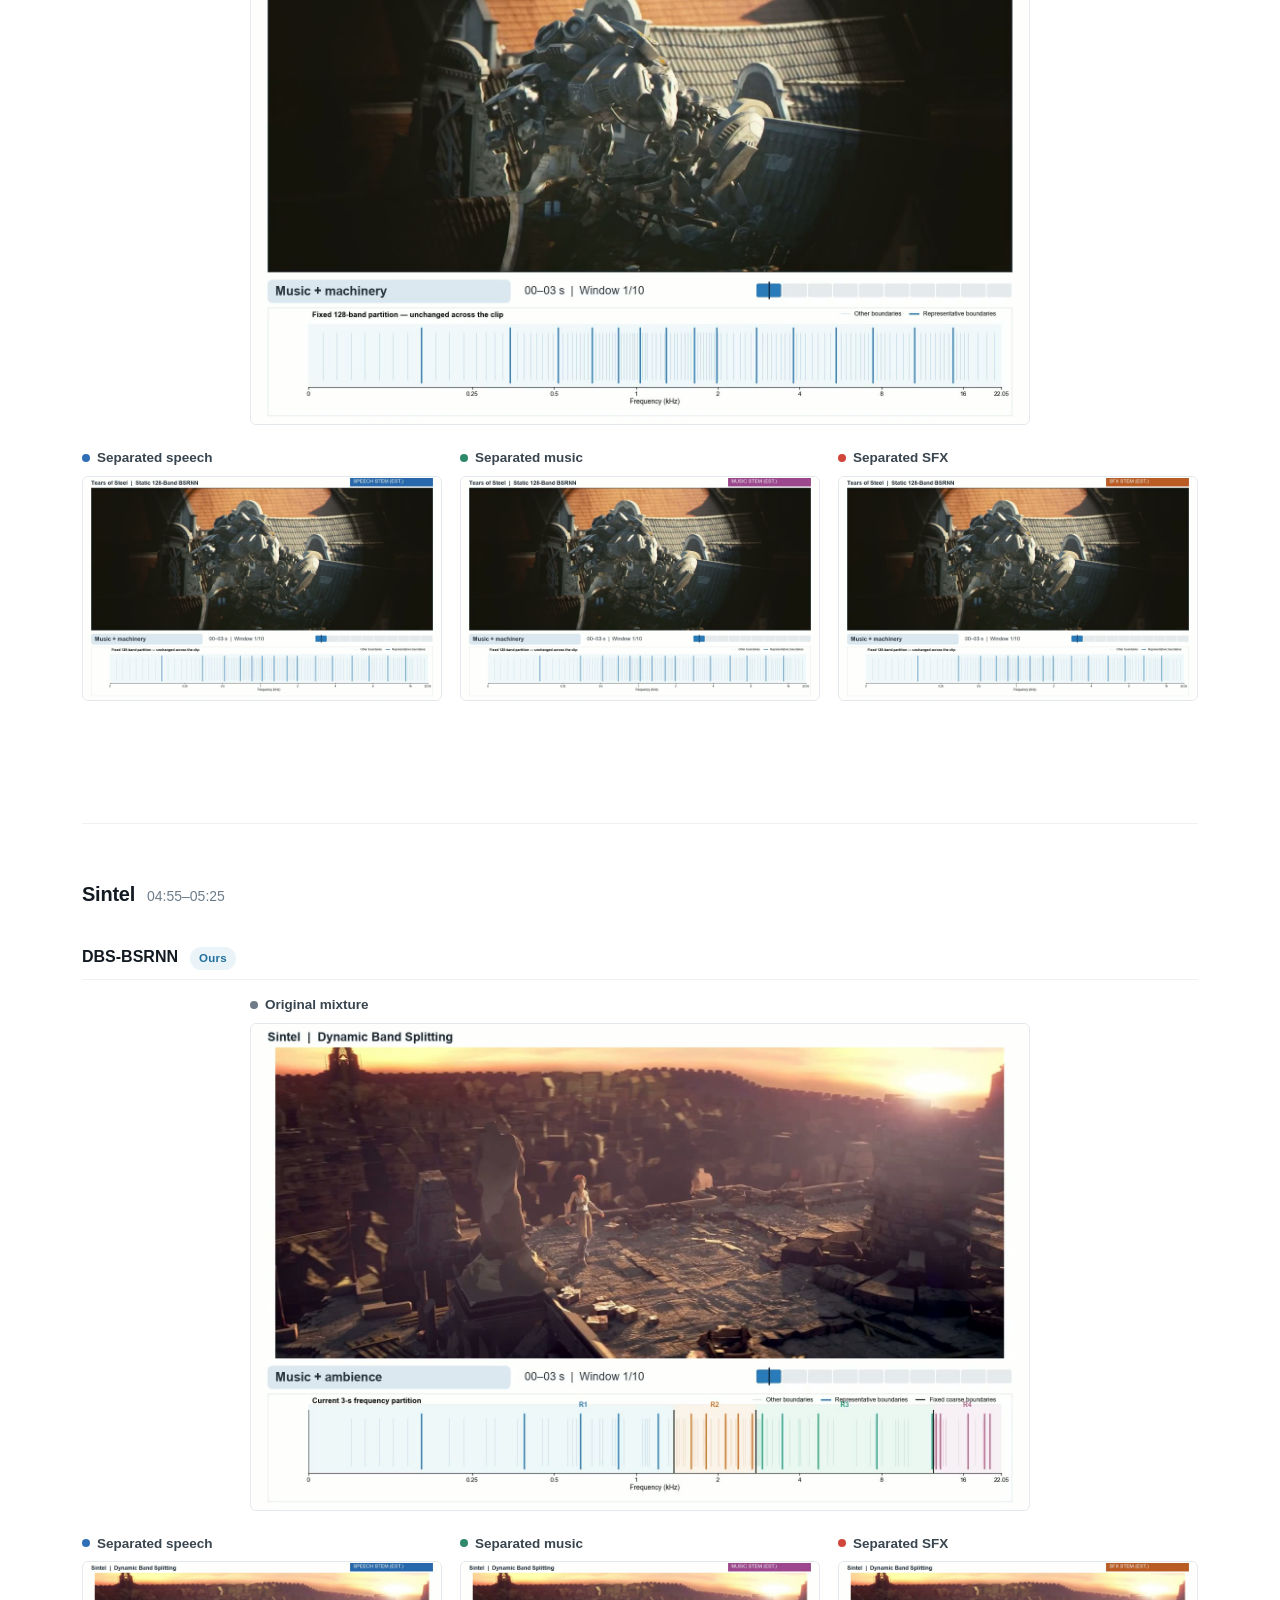
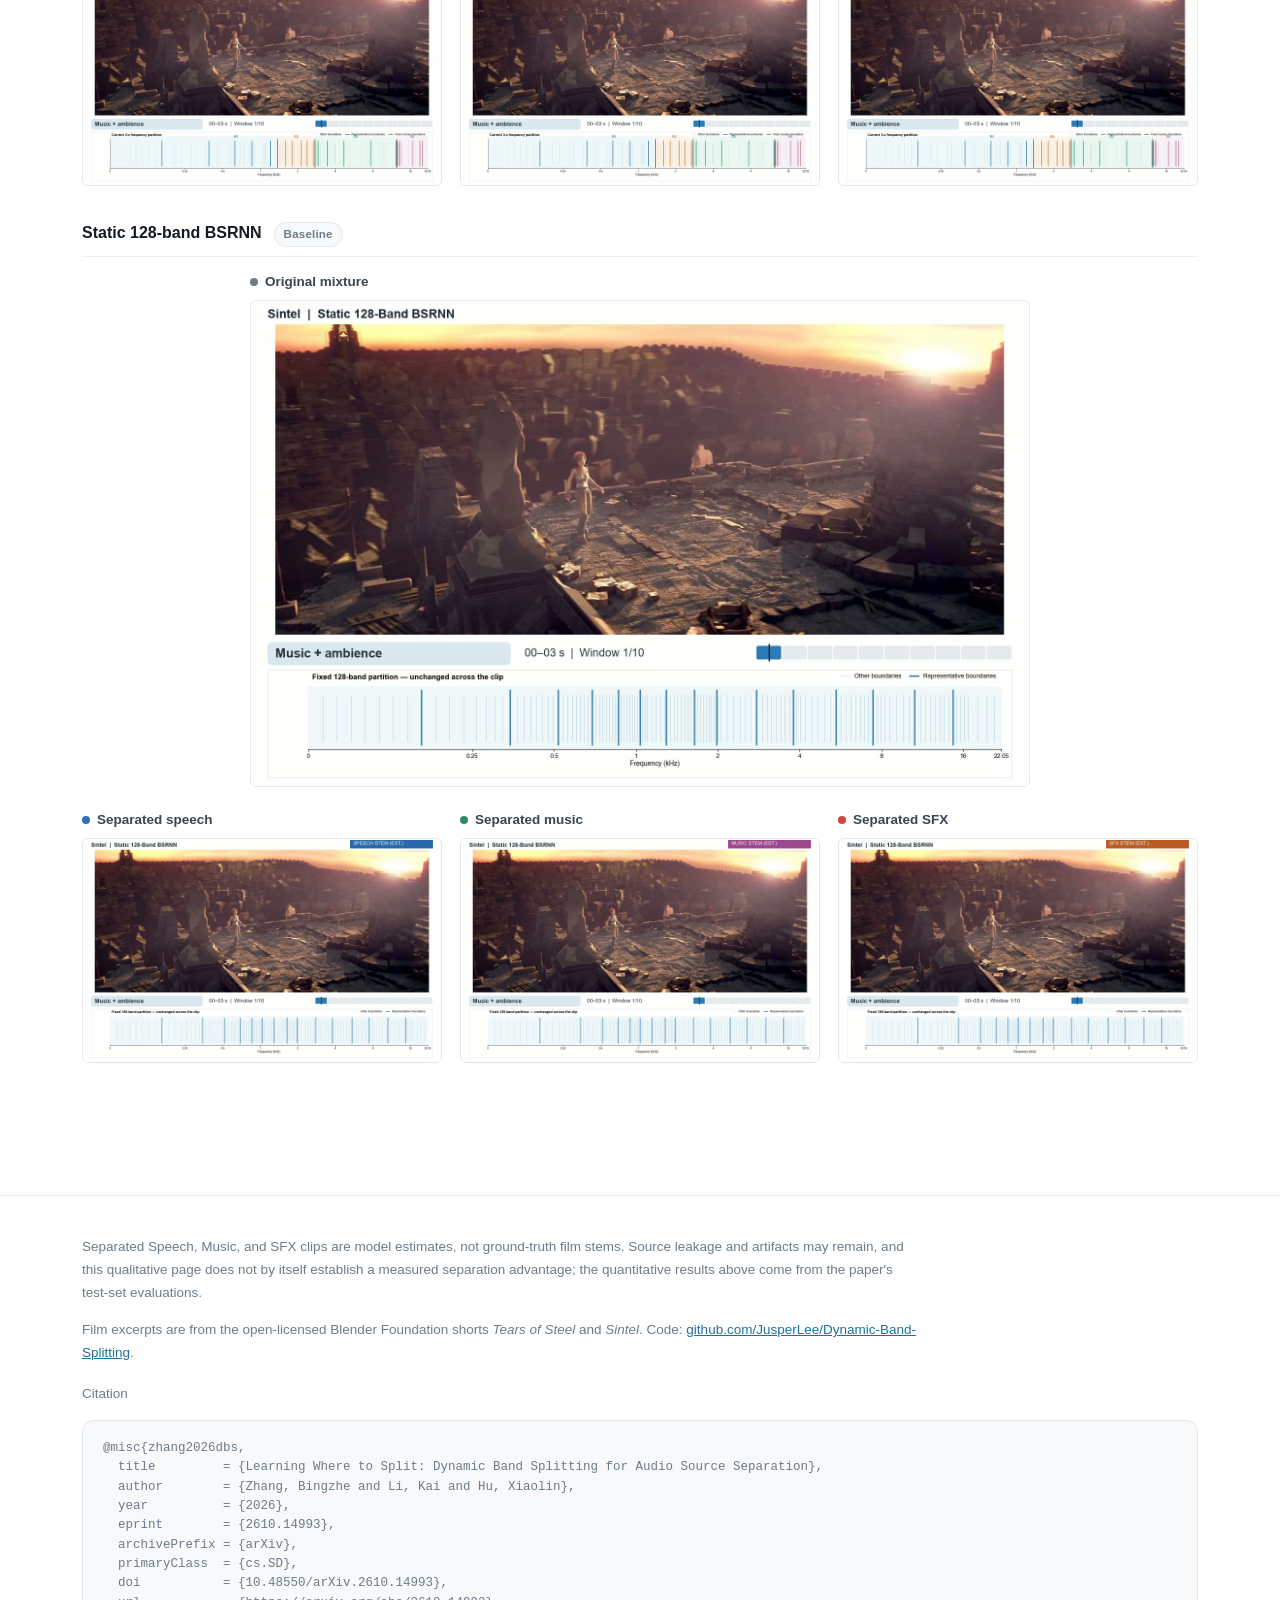
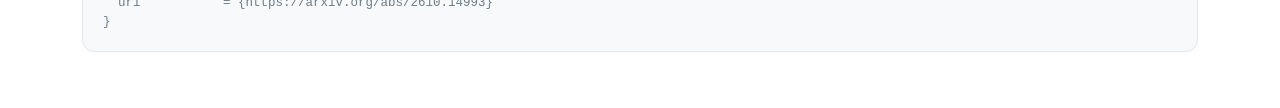
==== commit 5b25ff1e: "docs: add paper links and arXiv citation to project page Added links to the paper, PDF, and Hugging " ====
--- a/project_page/index.html
+++ b/project_page/index.html
@@ -5,6 +5,7 @@
 <meta name="viewport" content="width=device-width, initial-scale=1">
 <meta name="color-scheme" content="light">
 <title>Dynamic Band Splitting</title>
+<link rel="icon" type="image/svg+xml" sizes="any" href="figures/logo.svg">
 <meta name="description" content="Learning Where to Split: Dynamic Band Splitting for Audio Source Separation — audio demo page.">
 <style>
 :root{
@@ -171,6 +172,9 @@
       <sup>3</sup>Chinese Institute for Brain Research (CIBR), Beijing 100010, China<br>
       * Equal contribution &nbsp;·&nbsp; † Corresponding authors &nbsp;·&nbsp; {zbz24,li-k24}@mails.tsinghua.edu.cn, xlhu@tsinghua.edu.cn</p>
     <div class="links">
+      <a class="btn" href="https://arxiv.org/abs/2610.14993" target="_blank" rel="noopener noreferrer">Paper</a>
+      <a class="btn" href="https://arxiv.org/pdf/2610.14993" target="_blank" rel="noopener noreferrer">PDF</a>
+      <a class="btn" href="https://huggingface.co/papers/2610.14993" target="_blank" rel="noopener noreferrer">Hugging Face Paper</a>
       <a class="btn" href="https://github.com/JusperLee/Dynamic-Band-Splitting" target="_blank" rel="noopener">
         <svg viewBox="0 0 16 16" aria-hidden="true"><path d="M8 0a8 8 0 0 0-2.53 15.59c.4.07.55-.17.55-.38v-1.34c-2.23.48-2.7-1.07-2.7-1.07-.36-.93-.89-1.18-.89-1.18-.73-.5.05-.49.05-.49.8.06 1.23.83 1.23.83.72 1.23 1.88.88 2.34.67.07-.52.28-.88.51-1.08-1.78-.2-3.64-.89-3.64-3.95 0-.87.31-1.59.82-2.15-.08-.2-.36-1.02.08-2.12 0 0 .67-.21 2.2.82a7.6 7.6 0 0 1 4 0c1.53-1.03 2.2-.82 2.2-.82.44 1.1.16 1.92.08 2.12.51.56.82 1.28.82 2.15 0 3.07-1.87 3.75-3.65 3.95.29.25.54.73.54 1.48v2.19c0 .21.14.46.55.38A8 8 0 0 0 8 0Z"/></svg>
         Code
@@ -425,9 +429,14 @@
     <p style="margin-top:12px">Film excerpts are from the open-licensed Blender Foundation shorts <i>Tears of Steel</i> and <i>Sintel</i>. Code: <a href="https://github.com/JusperLee/Dynamic-Band-Splitting">github.com/JusperLee/Dynamic-Band-Splitting</a>.</p>
     <p style="margin-top:18px">Citation</p>
     <pre class="bibtex">@misc{zhang2026dbs,
-  title  = {Learning Where to Split: Dynamic Band Splitting for Audio Source Separation},
-  author = {Zhang, Bingzhe and Li, Kai and Hu, Xiaolin},
-  year   = {2026}
+  title         = {Learning Where to Split: Dynamic Band Splitting for Audio Source Separation},
+  author        = {Zhang, Bingzhe and Li, Kai and Hu, Xiaolin},
+  year          = {2026},
+  eprint        = {2610.14993},
+  archivePrefix = {arXiv},
+  primaryClass  = {cs.SD},
+  doi           = {10.48550/arXiv.2610.14993},
+  url           = {https://arxiv.org/abs/2610.14993}
 }</pre>
   </div>
 </footer>
@@ -543,3 +552,4 @@
 </script>
 </body>
 </html>
+
